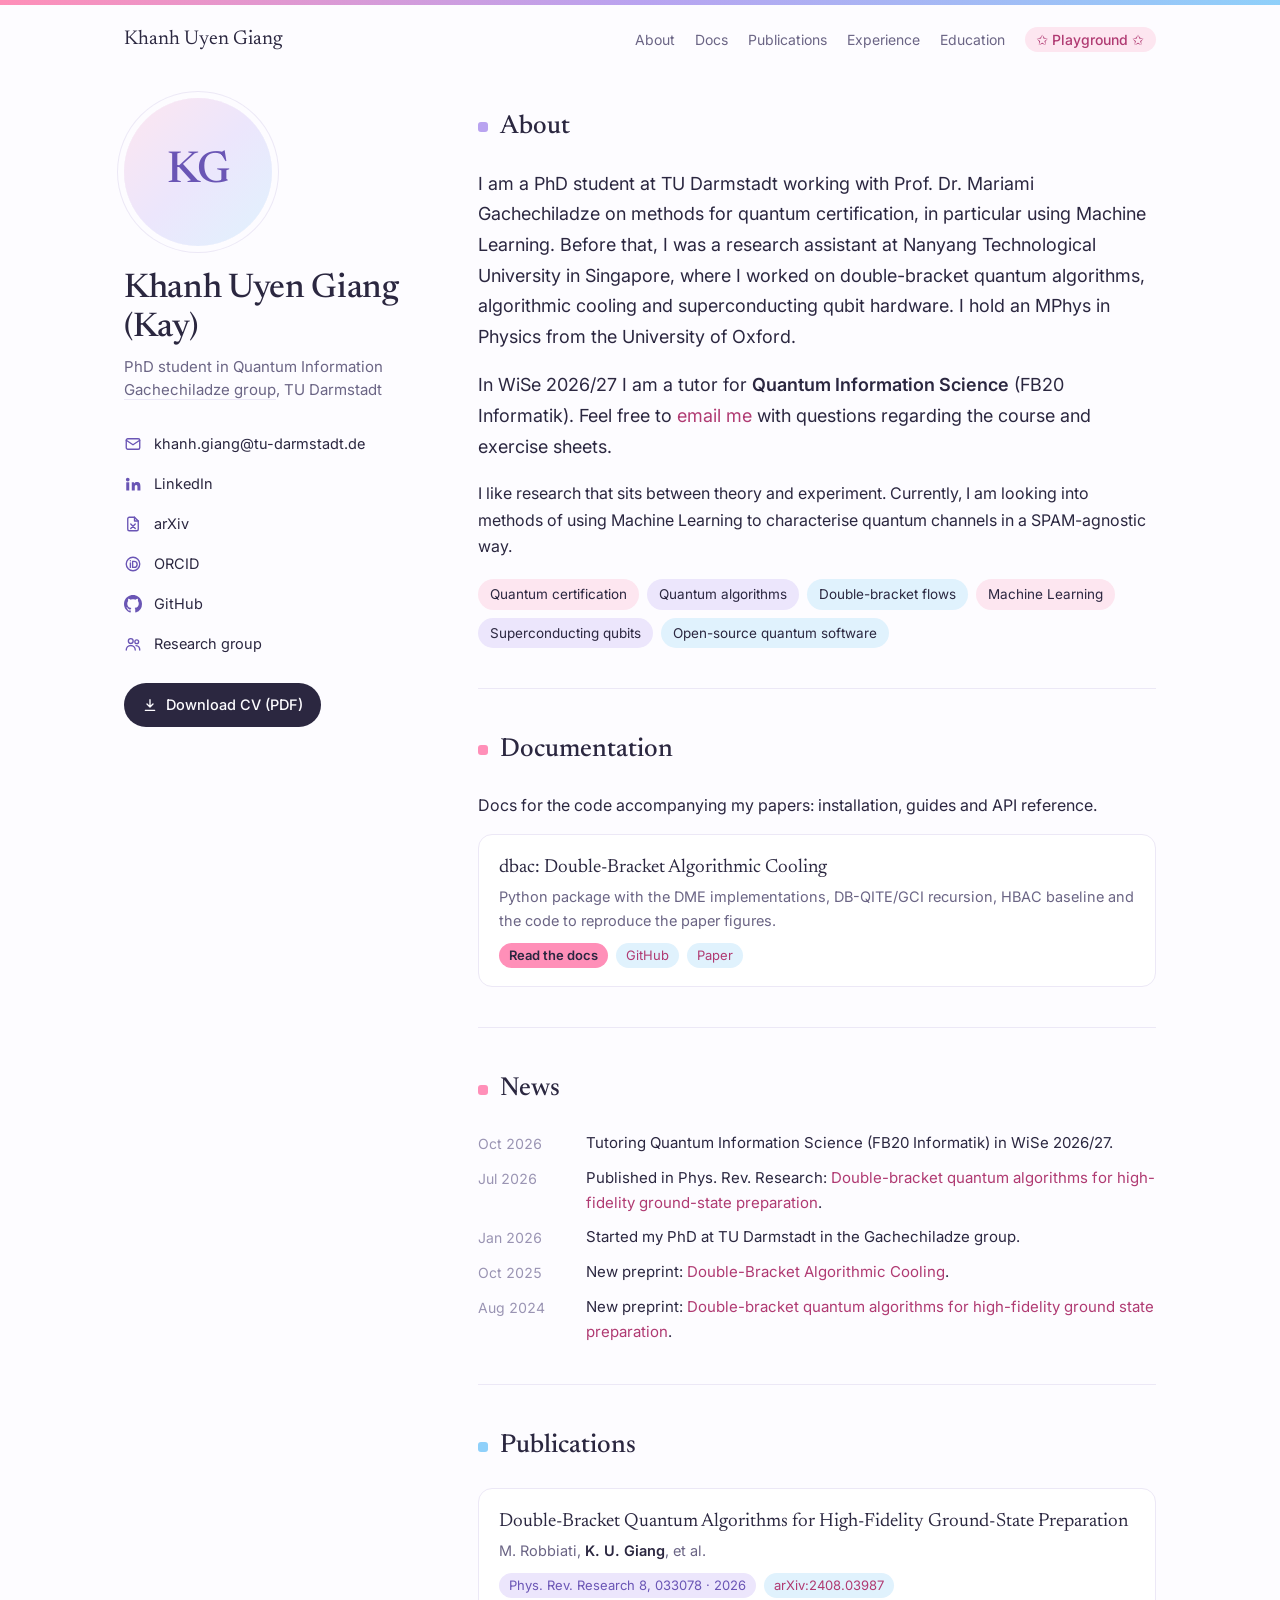
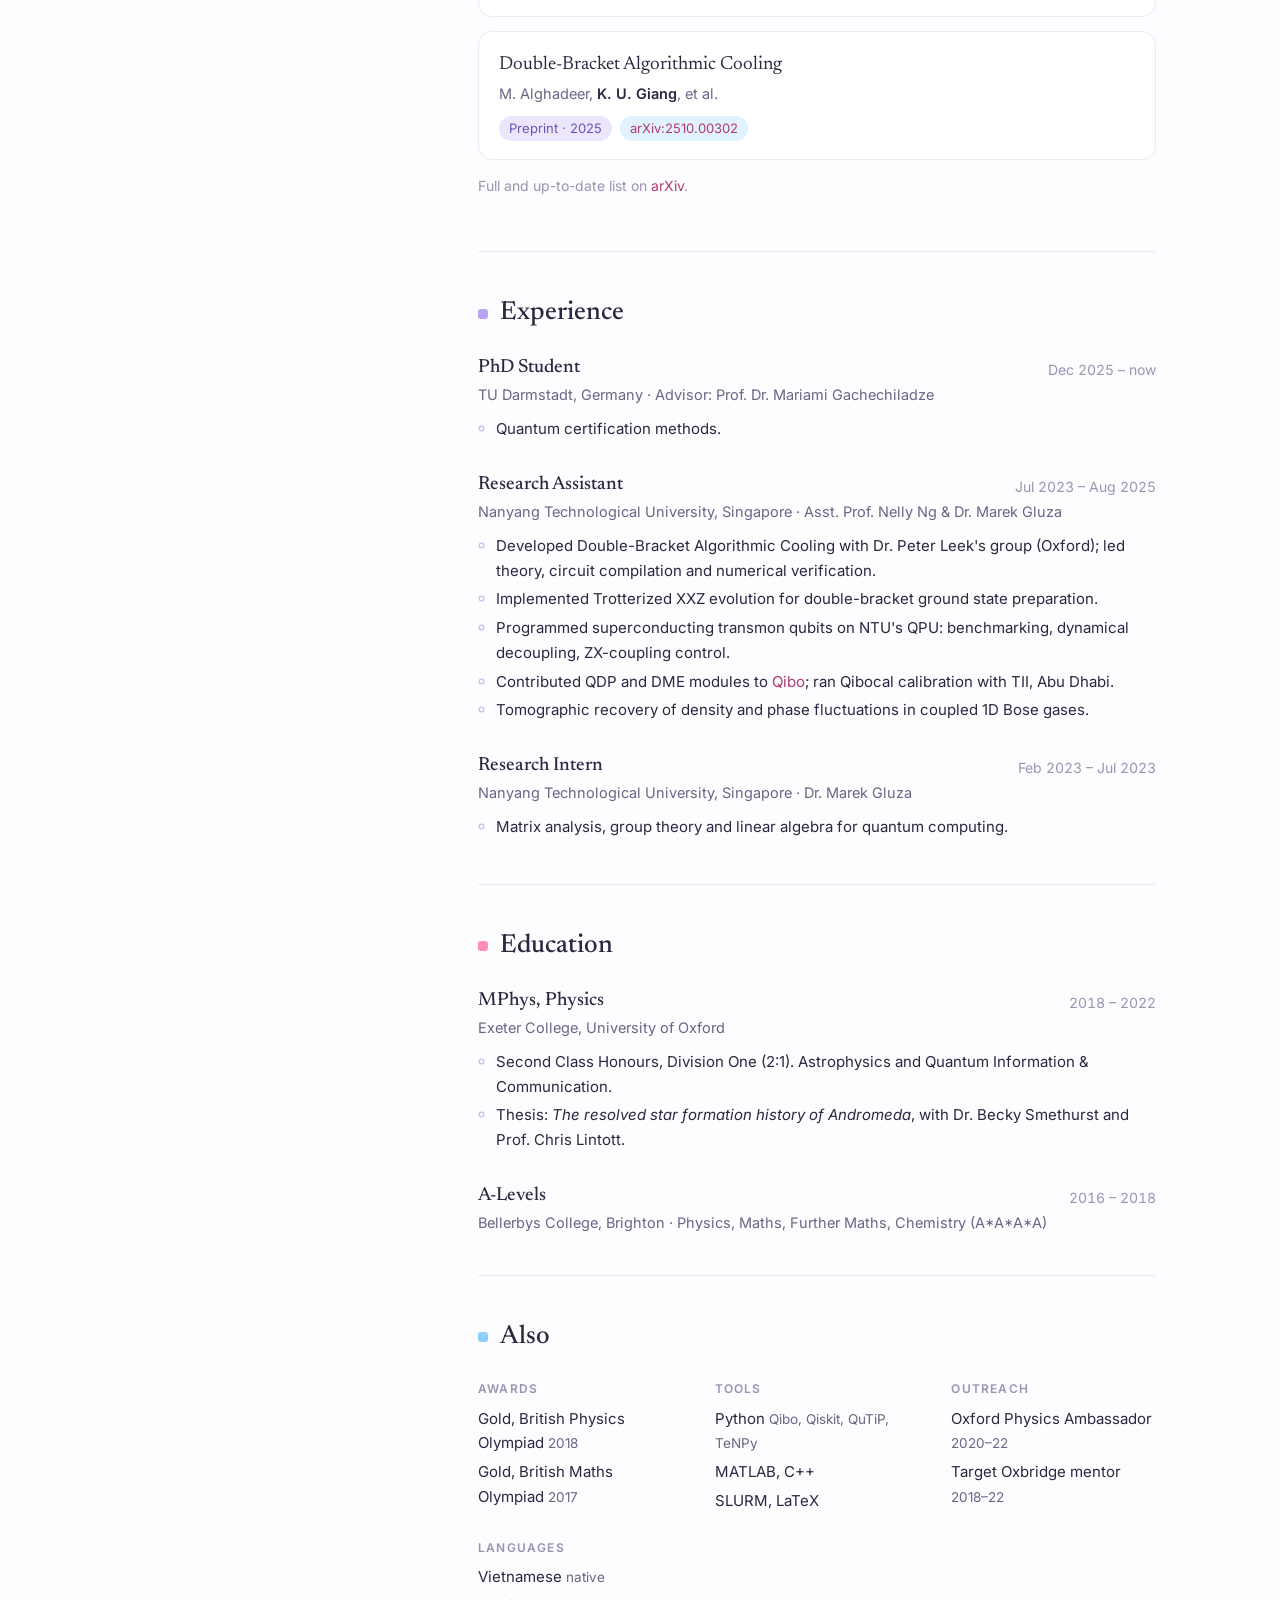
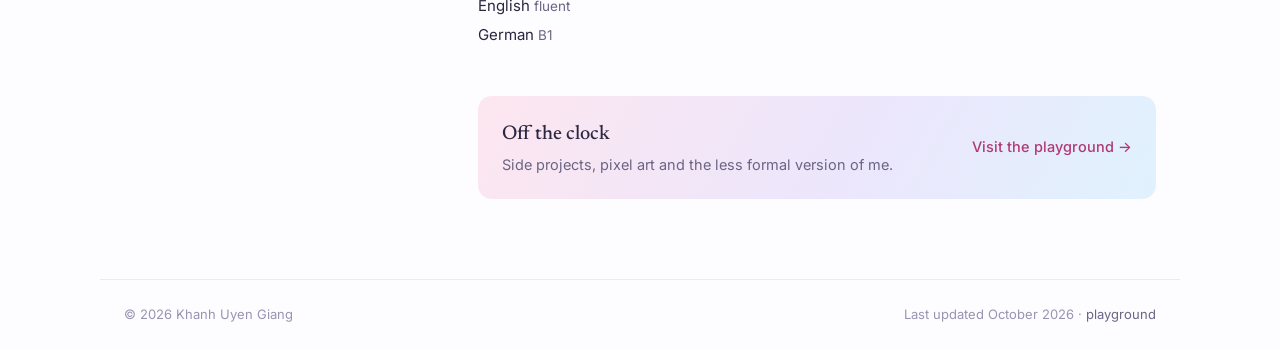
==== index.html @ 24eb16d4 "initial commit" ====
<!doctype html>
<html lang="en">
<head>
  <meta charset="utf-8">
  <meta name="viewport" content="width=device-width, initial-scale=1">
  <title>Khanh Uyen Giang · Quantum Information</title>
  <meta name="description" content="Khanh Uyen Giang, PhD student in quantum information at TU Darmstadt. Research, publications and CV.">
  <link rel="icon" href="data:image/svg+xml,<svg xmlns='http://www.w3.org/2000/svg' viewBox='0 0 16 16'><rect width='16' height='16' rx='4' fill='%23ece6fc'/><circle cx='8' cy='8' r='3.5' fill='%23ff8fb8'/></svg>">
  <link rel="preconnect" href="https://fonts.googleapis.com">
  <link rel="preconnect" href="https://fonts.gstatic.com" crossorigin>
  <link rel="stylesheet" href="https://fonts.googleapis.com/css2?family=Inter:wght@400;500;600&family=Newsreader:opsz,wght@6..72,400;6..72,500&display=swap">
  <link rel="stylesheet" href="assets/css/academic.css">
</head>
<body>

<nav class="topnav" aria-label="Main">
  <a class="brand" href="#">Khanh Uyen Giang</a>
  <ul>
    <li><a href="#about">About</a></li>
    <li><a href="#docs">Docs</a></li>
    <li><a href="#publications">Publications</a></li>
    <li><a href="#experience">Experience</a></li>
    <li><a href="#education">Education</a></li>
    <li><a class="play-link" href="play.html">✩ Playground ✩</a></li>
  </ul>
</nav>

<div class="layout">

  <!-- ===== Profile sidebar ===== -->
  <aside class="profile">
    <!-- To use a photo: replace "KG" with <img src="assets/img/profile.jpg" alt="Khanh Uyen Giang"> -->
    <div class="avatar" aria-hidden="true">KG</div>
    <h1>Khanh Uyen Giang (Kay)</h1>
    <p class="role">
      PhD student in Quantum Information<br>
      <a href="https://www.informatik.tu-darmstadt.de/qc/quantum_computing_group/index.en.jsp">Gachechiladze group</a>, TU Darmstadt
    </p>

    <ul class="links">
      <li><a href="mailto:khanh.giang@tu-darmstadt.de">
        <svg viewBox="0 0 24 24" fill="none" stroke="currentColor" stroke-width="1.8" stroke-linecap="round" stroke-linejoin="round"><rect x="3" y="5" width="18" height="14" rx="2"/><path d="m3 7 9 6 9-6"/></svg>
        khanh.giang@tu-darmstadt.de</a></li>
      <li><a href="https://www.linkedin.com/in/khanhuyengiang/" rel="me">
        <svg viewBox="0 0 24 24" fill="currentColor"><path d="M4.98 3.5a2.5 2.5 0 1 1 0 5 2.5 2.5 0 0 1 0-5ZM3 9.75h4v11H3v-11Zm6.5 0h3.8v1.6h.05c.53-1 1.83-1.9 3.77-1.9 4.03 0 4.78 2.5 4.78 5.8v5.5h-4v-4.9c0-1.17-.02-2.68-1.63-2.68-1.64 0-1.89 1.28-1.89 2.6v4.98h-4V9.75Z"/></svg>
        LinkedIn</a></li>
      <li><a href="https://arxiv.org/search/?searchtype=author&amp;query=Giang%2C+Khanh+Uyen">
        <svg viewBox="0 0 24 24" fill="none" stroke="currentColor" stroke-width="1.8" stroke-linecap="round" stroke-linejoin="round"><path d="M14 3H7a2 2 0 0 0-2 2v14a2 2 0 0 0 2 2h10a2 2 0 0 0 2-2V8z"/><path d="M14 3v5h5"/><path d="m9 12 6 6M15 12l-6 6"/></svg>
        arXiv</a></li>
      <li><a href="https://orcid.org/0009-0006-6407-5505">
        <svg viewBox="0 0 24 24" fill="none" stroke="currentColor" stroke-width="1.8" stroke-linecap="round"><circle cx="12" cy="12" r="9"/><path d="M8.5 10.5v6M8.5 7.6v.01M11.5 16.5v-8h2a4 4 0 0 1 0 8z"/></svg>
        ORCID</a></li>
      <li><a href="https://github.com/khanhuyengiang" rel="me">
        <svg viewBox="0 0 16 16" fill="currentColor"><path d="M8 0C3.58 0 0 3.58 0 8c0 3.54 2.29 6.53 5.47 7.59.4.07.55-.17.55-.38 0-.19-.01-.82-.01-1.49-2.01.37-2.53-.49-2.69-.94-.09-.23-.48-.94-.82-1.13-.28-.15-.68-.52-.01-.53.63-.01 1.08.58 1.23.82.72 1.21 1.87.87 2.33.66.07-.52.28-.87.51-1.07-1.78-.2-3.64-.89-3.64-3.95 0-.87.31-1.59.82-2.15-.08-.2-.36-1.02.08-2.12 0 0 .67-.21 2.2.82.64-.18 1.32-.27 2-.27.68 0 1.36.09 2 .27 1.53-1.04 2.2-.82 2.2-.82.44 1.1.16 1.92.08 2.12.51.56.82 1.27.82 2.15 0 3.07-1.87 3.75-3.65 3.95.29.25.54.73.54 1.48 0 1.07-.01 1.93-.01 2.2 0 .21.15.46.55.38A8.01 8.01 0 0 0 16 8c0-4.42-3.58-8-8-8Z"/></svg>
        GitHub</a></li>
      <li><a href="https://www.informatik.tu-darmstadt.de/qc/quantum_computing_group/index.en.jsp">
        <svg viewBox="0 0 24 24" fill="none" stroke="currentColor" stroke-width="1.8" stroke-linecap="round" stroke-linejoin="round"><circle cx="9" cy="8" r="3.2"/><path d="M3 20c0-3.3 2.7-6 6-6s6 2.7 6 6"/><circle cx="17" cy="9" r="2.5"/><path d="M16 14.2c2.9.3 5 2.6 5 5.8"/></svg>
        Research group</a></li>
    </ul>

    <a class="cv-btn" href="assets/Khanh_Giang_CV.pdf" data-tip="Currently out of date">
      <svg viewBox="0 0 24 24" fill="none" stroke="currentColor" stroke-width="2" stroke-linecap="round" stroke-linejoin="round"><path d="M12 4v11m0 0-4.5-4.5M12 15l4.5-4.5M5 20h14"/></svg>
      Download CV (PDF)
    </a>
  </aside>

  <!-- ===== Main content ===== -->
  <main>
    <section id="about">
      <h2>About</h2>
      <p class="lead">
        I am a PhD student at TU Darmstadt working with Prof.&nbsp;Dr.&nbsp;Mariami Gachechiladze
        on methods for quantum certification, in particular using Machine Learning. Before that, I was a research assistant at
        Nanyang Technological University in Singapore, where I worked on double-bracket quantum algorithms,
        algorithmic cooling and superconducting qubit hardware. I hold an MPhys in Physics from the University of Oxford.
      </p>
      <p class="lead">
        In WiSe 2026/27 I am a tutor for <strong>Quantum Information Science</strong> (FB20 Informatik).
        Feel free to <a href="mailto:khanh.giang@tu-darmstadt.de">email me</a> with questions regarding the course and exercise sheets.
      </p>
      <p class="muted">
        I like research that sits between theory and experiment. 
        Currently, I am looking into methods of using Machine Learning to characterise quantum channels in a SPAM-agnostic way.
      </p>
      <ul class="tags" aria-label="Research interests">
        <li>Quantum certification</li>
        <li>Quantum algorithms</li>
        <li>Double-bracket flows</li>
        <li>Machine Learning</li>
        <li>Superconducting qubits</li>
        <li>Open-source quantum software</li>
      </ul>
    </section>

    <section id="docs">
      <h2>Documentation</h2>
      <p class="muted">Docs for the code accompanying my papers: installation, guides and API reference.</p>
      <ul class="pubs docs">
        <li class="pub">
          <a class="title" href="https://dbac.khanhuyengiang.com">dbac: Double-Bracket Algorithmic Cooling</a>
          <div class="authors">Python package with the DME implementations, DB-QITE/GCI recursion, HBAC baseline and the code to reproduce the paper figures.</div>
          <div class="meta"><a class="primary" href="https://dbac.khanhuyengiang.com">Read the docs</a><a href="https://github.com/khanhuyengiang/dbac">GitHub</a><a href="https://arxiv.org/abs/2510.00302">Paper</a></div>
        </li>
      </ul>
    </section>

    <section id="news">
      <h2>News</h2>
      <ul class="news">
        <li><time>Oct 2026</time><span>Tutoring Quantum Information Science (FB20 Informatik) in WiSe 2026/27.</span></li>
        <li><time>Jul 2026</time><span>Published in Phys. Rev. Research: <a href="https://doi.org/10.1103/jz88-32rb">Double-bracket quantum algorithms for high-fidelity ground-state preparation</a>.</span></li>
        <li><time>Jan 2026</time><span>Started my PhD at TU Darmstadt in the Gachechiladze group.</span></li>
        <li><time>Oct 2025</time><span>New preprint: <a href="https://arxiv.org/abs/2510.00302">Double-Bracket Algorithmic Cooling</a>.</span></li>
        <li><time>Aug 2024</time><span>New preprint: <a href="https://arxiv.org/abs/2408.03987">Double-bracket quantum algorithms for high-fidelity ground state preparation</a>.</span></li>
      </ul>
    </section>

    <section id="publications">
      <h2>Publications</h2>
      <ol class="pubs">
        <li class="pub">
          <a class="title" href="https://doi.org/10.1103/jz88-32rb">Double-Bracket Quantum Algorithms for High-Fidelity Ground-State Preparation</a>
          <div class="authors">M. Robbiati, <b>K. U. Giang</b>, et al.</div>
          <div class="meta"><span>Phys. Rev. Research 8, 033078 · 2026</span><a href="https://arxiv.org/abs/2408.03987">arXiv:2408.03987</a></div>
        </li>
        <li class="pub">
          <a class="title" href="https://arxiv.org/abs/2510.00302">Double-Bracket Algorithmic Cooling</a>
          <div class="authors">M. Alghadeer, <b>K. U. Giang</b>, et al.</div>
          <div class="meta"><span>Preprint · 2025</span><a href="https://arxiv.org/abs/2510.00302">arXiv:2510.00302</a></div>
        </li>
      </ol>
      <p class="note">Full and up-to-date list on <a href="https://arxiv.org/search/?searchtype=author&amp;query=Giang%2C+Khanh+Uyen">arXiv</a>.</p>
    </section>

    <section id="experience">
      <h2>Experience</h2>
      <ul class="entries">
        <li class="entry">
          <h3>PhD Student</h3><span class="when">Dec 2025 – now</span>
          <div class="where">TU Darmstadt, Germany · Advisor: Prof. Dr. Mariami Gachechiladze</div>
          <ul><li>Quantum certification methods.</li></ul>
        </li>
        <li class="entry">
          <h3>Research Assistant</h3><span class="when">Jul 2023 – Aug 2025</span>
          <div class="where">Nanyang Technological University, Singapore · Asst. Prof. Nelly Ng &amp; Dr. Marek Gluza</div>
          <ul>
            <li>Developed Double-Bracket Algorithmic Cooling with Dr. Peter Leek's group (Oxford); led theory, circuit compilation and numerical verification.</li>
            <li>Implemented Trotterized XXZ evolution for double-bracket ground state preparation.</li>
            <li>Programmed superconducting transmon qubits on NTU's QPU: benchmarking, dynamical decoupling, ZX-coupling control.</li>
            <li>Contributed QDP and DME modules to <a href="https://github.com/qiboteam/qibo">Qibo</a>; ran Qibocal calibration with TII, Abu Dhabi.</li>
            <li>Tomographic recovery of density and phase fluctuations in coupled 1D Bose gases.</li>
          </ul>
        </li>
        <li class="entry">
          <h3>Research Intern</h3><span class="when">Feb 2023 – Jul 2023</span>
          <div class="where">Nanyang Technological University, Singapore · Dr. Marek Gluza</div>
          <ul><li>Matrix analysis, group theory and linear algebra for quantum computing.</li></ul>
        </li>
      </ul>
    </section>

    <section id="education">
      <h2>Education</h2>
      <ul class="entries">
        <li class="entry">
          <h3>MPhys, Physics</h3><span class="when">2018 – 2022</span>
          <div class="where">Exeter College, University of Oxford</div>
          <ul>
            <li>Second Class Honours, Division One (2:1). Astrophysics and Quantum Information &amp; Communication.</li>
            <li>Thesis: <em>The resolved star formation history of Andromeda</em>, with Dr. Becky Smethurst and Prof. Chris Lintott.</li>
          </ul>
        </li>
        <li class="entry">
          <h3>A-Levels</h3><span class="when">2016 – 2018</span>
          <div class="where">Bellerbys College, Brighton · Physics, Maths, Further Maths, Chemistry (A*A*A*A)</div>
        </li>
      </ul>
    </section>

    <section id="more">
      <h2>Also</h2>
      <div class="cols">
        <div>
          <h3>Awards</h3>
          <ul>
            <li>Gold, British Physics Olympiad <span class="sub">2018</span></li>
            <li>Gold, British Maths Olympiad <span class="sub">2017</span></li>
          </ul>
        </div>
        <div>
          <h3>Tools</h3>
          <ul>
            <li>Python <span class="sub">Qibo, Qiskit, QuTiP, TeNPy</span></li>
            <li>MATLAB, C++</li>
            <li>SLURM, LaTeX</li>
          </ul>
        </div>
        <div>
          <h3>Outreach</h3>
          <ul>
            <li>Oxford Physics Ambassador <span class="sub">2020–22</span></li>
            <li>Target Oxbridge mentor <span class="sub">2018–22</span></li>
          </ul>
        </div>
        <div>
          <h3>Languages</h3>
          <ul>
            <li>Vietnamese <span class="sub">native</span></li>
            <li>English <span class="sub">fluent</span></li>
            <li>German <span class="sub">B1</span></li>
          </ul>
        </div>
      </div>
    </section>

    <a class="teaser" href="play.html">
      <div>
        <strong>Off the clock</strong>
        <span>Side projects, pixel art and the less formal version of me.</span>
      </div>
      <span class="go">Visit the playground →</span>
    </a>
  </main>
</div>

<footer>
  <span>© 2026 Khanh Uyen Giang</span>
  <span>Last updated October 2026 · <a href="play.html">playground</a></span>
</footer>

</body>
</html>
---- assets/css/academic.css ----
/* Academic homepage: calm, typographic, with pastel pink / lavender / blue accents. */
:root {
  --bg: #fdfcff;
  --surface: #ffffff;
  --ink: #2b2740;
  --muted: #6b6585;
  --faint: #9a94b3;
  --line: #ece8f6;

  --pink: #fde6f0;
  --lavender: #ece6fc;
  --blue: #e0f2fd;
  --pink-strong: #ff8fb8;
  --lavender-strong: #b9a3f0;
  --blue-strong: #8fd0fa;

  --accent: #b03a72;        /* links, readable pink */
  --accent-2: #6a55b5;      /* headings detail, lavender ink */

  --serif: "Newsreader", Georgia, "Times New Roman", serif;
  --sans: "Inter", system-ui, -apple-system, "Segoe UI", sans-serif;
  --radius: 14px;
}

@media (prefers-color-scheme: dark) {
  :root {
    --bg: #17142a;
    --surface: #1f1b36;
    --ink: #eeeaff;
    --muted: #b4acd6;
    --faint: #8a82ad;
    --line: #2f2950;
    --pink: #3a2342;
    --lavender: #2c2552;
    --blue: #1d2d47;
    --accent: #ff9ec3;
    --accent-2: #c5b4ff;
    color-scheme: dark;
  }
}

* { box-sizing: border-box; }
html { scroll-behavior: smooth; }
body {
  margin: 0;
  background: var(--bg);
  color: var(--ink);
  font: 400 16px/1.65 var(--sans);
  -webkit-font-smoothing: antialiased;
}

/* signature: a thin pastel band across the top, echoing the playground's three colour bands */
body::before {
  content: "";
  display: block;
  height: 5px;
  background: linear-gradient(90deg, var(--pink-strong), var(--lavender-strong), var(--blue-strong));
}

a { color: var(--accent); text-decoration: none; }
a:hover { text-decoration: underline; text-underline-offset: 3px; }
:focus-visible { outline: 2px solid var(--accent-2); outline-offset: 2px; border-radius: 4px; }

h1, h2, h3 { font-family: var(--serif); font-weight: 500; margin: 0; }
p { margin: 0 0 1em; }

/* ---------- top nav ---------- */
.topnav {
  max-width: 1080px; margin: 0 auto; padding: 18px 24px;
  display: flex; align-items: center; justify-content: space-between; gap: 16px;
}
.topnav .brand { font-family: var(--serif); font-size: 20px; color: var(--ink); }
.topnav ul { display: flex; flex-wrap: wrap; gap: 4px 20px; list-style: none; margin: 0; padding: 0; font-size: 14px; }
.topnav ul a { color: var(--muted); }
.topnav ul a:hover { color: var(--accent); text-decoration: none; }
.topnav .play-link {
  color: var(--accent); background: var(--pink); padding: 4px 12px; border-radius: 999px; font-weight: 500;
}
.topnav .play-link:hover { background: var(--lavender); }

/* ---------- layout ---------- */
.layout {
  max-width: 1080px; margin: 0 auto; padding: 24px 24px 80px;
  display: grid; grid-template-columns: 290px 1fr; gap: 64px; align-items: start;
}

/* ---------- profile sidebar ---------- */
.profile { position: sticky; top: 24px; }
.avatar {
  width: 148px; height: 148px; border-radius: 50%;
  display: grid; place-items: center; overflow: hidden;
  background: linear-gradient(135deg, var(--pink), var(--lavender) 50%, var(--blue));
  font: 500 44px/1 var(--serif); color: var(--accent-2);
  box-shadow: 0 0 0 6px var(--bg), 0 0 0 7px var(--line);
  margin-bottom: 24px;
}
.avatar img { width: 100%; height: 100%; object-fit: cover; }
.profile h1 { font-size: 34px; line-height: 1.15; letter-spacing: -0.01em; }
.profile .role { color: var(--muted); margin: 8px 0 4px; font-size: 15px; line-height: 1.5; }
.profile .role a { color: inherit; border-bottom: 1px solid var(--line); }
.profile .role a:hover { color: var(--accent); text-decoration: none; }

.links { list-style: none; padding: 0; margin: 24px 0 0; display: grid; gap: 2px; }
.links a {
  display: flex; align-items: center; gap: 12px; padding: 7px 10px; margin-inline: -10px;
  border-radius: 10px; color: var(--ink); font-size: 14.5px;
}
.links a:hover { background: var(--lavender); text-decoration: none; }
.links svg { width: 18px; height: 18px; flex: none; color: var(--accent-2); }
.links .placeholder { color: var(--faint); }

.cv-btn {
  display: inline-flex; align-items: center; gap: 8px; margin-top: 20px;
  padding: 10px 18px; border-radius: 999px; font-weight: 500; font-size: 14.5px;
  background: var(--ink); color: var(--bg);
}
.cv-btn:hover { background: var(--accent); color: #fff; text-decoration: none; }
.cv-btn svg { width: 16px; height: 16px; }

/* tooltip: add data-tip="..." to any element */
[data-tip] { position: relative; }
[data-tip]::after {
  content: attr(data-tip); position: absolute; left: 50%; bottom: calc(100% + 8px); transform: translate(-50%, 4px);
  padding: 5px 10px; border-radius: 8px; white-space: nowrap; font-size: 13px; font-weight: 500;
  background: var(--ink); color: var(--bg); box-shadow: 0 4px 14px rgba(0,0,0,.15);
  opacity: 0; pointer-events: none; transition: opacity .15s, transform .15s;
}
[data-tip]:hover::after, [data-tip]:focus-visible::after { opacity: 1; transform: translate(-50%, 0); }

/* ---------- main content ---------- */
main section { padding: 8px 0 40px; scroll-margin-top: 24px; }
main section + section { border-top: 1px solid var(--line); padding-top: 40px; }
main h2 {
  font-size: 26px; margin-bottom: 20px;
  display: flex; align-items: center; gap: 12px;
}
main h2::before {
  content: ""; width: 10px; height: 10px; border-radius: 3px; flex: none;
  background: var(--dot, var(--lavender-strong));
}
#news h2 { --dot: var(--pink-strong); }
#publications h2 { --dot: var(--blue-strong); }
#docs h2 { --dot: var(--pink-strong); }
#education h2 { --dot: var(--pink-strong); }
#more h2 { --dot: var(--blue-strong); }

.lead { font-size: 18px; line-height: 1.7; }
.lead strong { font-weight: 600; }

.tags { display: flex; flex-wrap: wrap; gap: 8px; margin: 20px 0 0; padding: 0; list-style: none; }
.tags li { padding: 4px 12px; border-radius: 999px; font-size: 13.5px; color: var(--ink); }
.tags li:nth-child(3n+1) { background: var(--pink); }
.tags li:nth-child(3n+2) { background: var(--lavender); }
.tags li:nth-child(3n) { background: var(--blue); }

/* news */
.news { list-style: none; margin: 0; padding: 0; display: grid; gap: 10px; }
.news li { display: grid; grid-template-columns: 92px 1fr; gap: 16px; font-size: 15px; }
.news time { color: var(--faint); font-variant-numeric: tabular-nums; font-size: 14px; padding-top: 1px; }

/* publications */
.pubs { list-style: none; margin: 0; padding: 0; display: grid; gap: 14px; }
.pub {
  padding: 18px 20px; border-radius: var(--radius); background: var(--surface);
  border: 1px solid var(--line); transition: border-color .2s, transform .2s;
}
.pub:hover { border-color: var(--lavender-strong); transform: translateY(-1px); }
.pub .title { font-family: var(--serif); font-size: 19px; line-height: 1.35; color: var(--ink); }
.pub .authors { color: var(--muted); font-size: 14.5px; margin-top: 4px; }
.pub .authors b { color: var(--ink); font-weight: 600; }
.pub .meta { display: flex; flex-wrap: wrap; gap: 8px; margin-top: 10px; font-size: 13px; }
.pub .meta span, .pub .meta a { padding: 2px 10px; border-radius: 999px; }
.pub .meta span { background: var(--lavender); color: var(--accent-2); }
.pub .meta a { background: var(--blue); }
.docs { margin-top: 16px; }
.pub .meta a.primary { background: var(--pink-strong); color: #2b2740; font-weight: 600; }
.note { color: var(--faint); font-size: 14px; margin-top: 14px; }

/* timeline entries (experience / education) */
.entries { list-style: none; margin: 0; padding: 0; display: grid; gap: 26px; }
.entry { display: grid; grid-template-columns: 1fr auto; gap: 2px 16px; }
.entry h3 { font-size: 19px; line-height: 1.35; }
.entry .when { color: var(--faint); font-size: 14px; white-space: nowrap; font-variant-numeric: tabular-nums; padding-top: 3px; }
.entry .where { grid-column: 1 / -1; color: var(--muted); font-size: 14.5px; }
.entry ul { grid-column: 1 / -1; margin: 8px 0 0; padding-left: 18px; font-size: 15px; color: var(--ink); }
.entry ul li { margin-bottom: 4px; }
.entry ul li::marker { color: var(--lavender-strong); }

/* small columns: awards, skills, languages... */
.cols { display: grid; grid-template-columns: repeat(auto-fit, minmax(200px, 1fr)); gap: 24px 32px; }
.cols h3 { font-family: var(--sans); font-size: 12px; font-weight: 600; letter-spacing: .1em; text-transform: uppercase; color: var(--faint); margin-bottom: 8px; }
.cols ul { list-style: none; margin: 0; padding: 0; font-size: 15px; display: grid; gap: 4px; }
.cols .sub { color: var(--muted); font-size: 13.5px; }

/* playground teaser card */
.teaser {
  display: flex; align-items: center; justify-content: space-between; gap: 20px; flex-wrap: wrap;
  margin-top: 8px; padding: 22px 24px; border-radius: var(--radius);
  background: linear-gradient(120deg, var(--pink), var(--lavender) 55%, var(--blue));
  color: var(--ink);
}
.teaser:hover { text-decoration: none; }
.teaser strong { font-family: var(--serif); font-weight: 500; font-size: 20px; display: block; }
.teaser span { color: var(--muted); font-size: 14.5px; }
.teaser .go { font-weight: 500; color: var(--accent); white-space: nowrap; }
.teaser:hover .go { transform: translateX(3px); }
.teaser .go { transition: transform .2s; }

footer {
  max-width: 1080px; margin: 0 auto; padding: 24px; color: var(--faint); font-size: 13px;
  display: flex; justify-content: space-between; flex-wrap: wrap; gap: 8px; border-top: 1px solid var(--line);
}
footer a { color: var(--muted); }

/* ---------- responsive ---------- */
@media (max-width: 860px) {
  .layout { grid-template-columns: 1fr; gap: 40px; padding-top: 8px; }
  .profile { position: static; }
  .links { grid-template-columns: repeat(auto-fill, minmax(170px, 1fr)); }
  .topnav ul li:not(:last-child) { display: none; }
}
@media (max-width: 480px) {
  .topnav, .layout, footer { padding-inline: 16px; }
  .avatar { width: 116px; height: 116px; font-size: 36px; }
  .links { grid-template-columns: 1fr; }
  .profile h1 { font-size: 30px; }
  .news li { grid-template-columns: 1fr; gap: 0; }
  .entry { grid-template-columns: 1fr; }
  .entry .when { padding-top: 0; }
}
@media (prefers-reduced-motion: reduce) {
  html { scroll-behavior: auto; }
  .pub, .teaser .go { transition: none; }
}
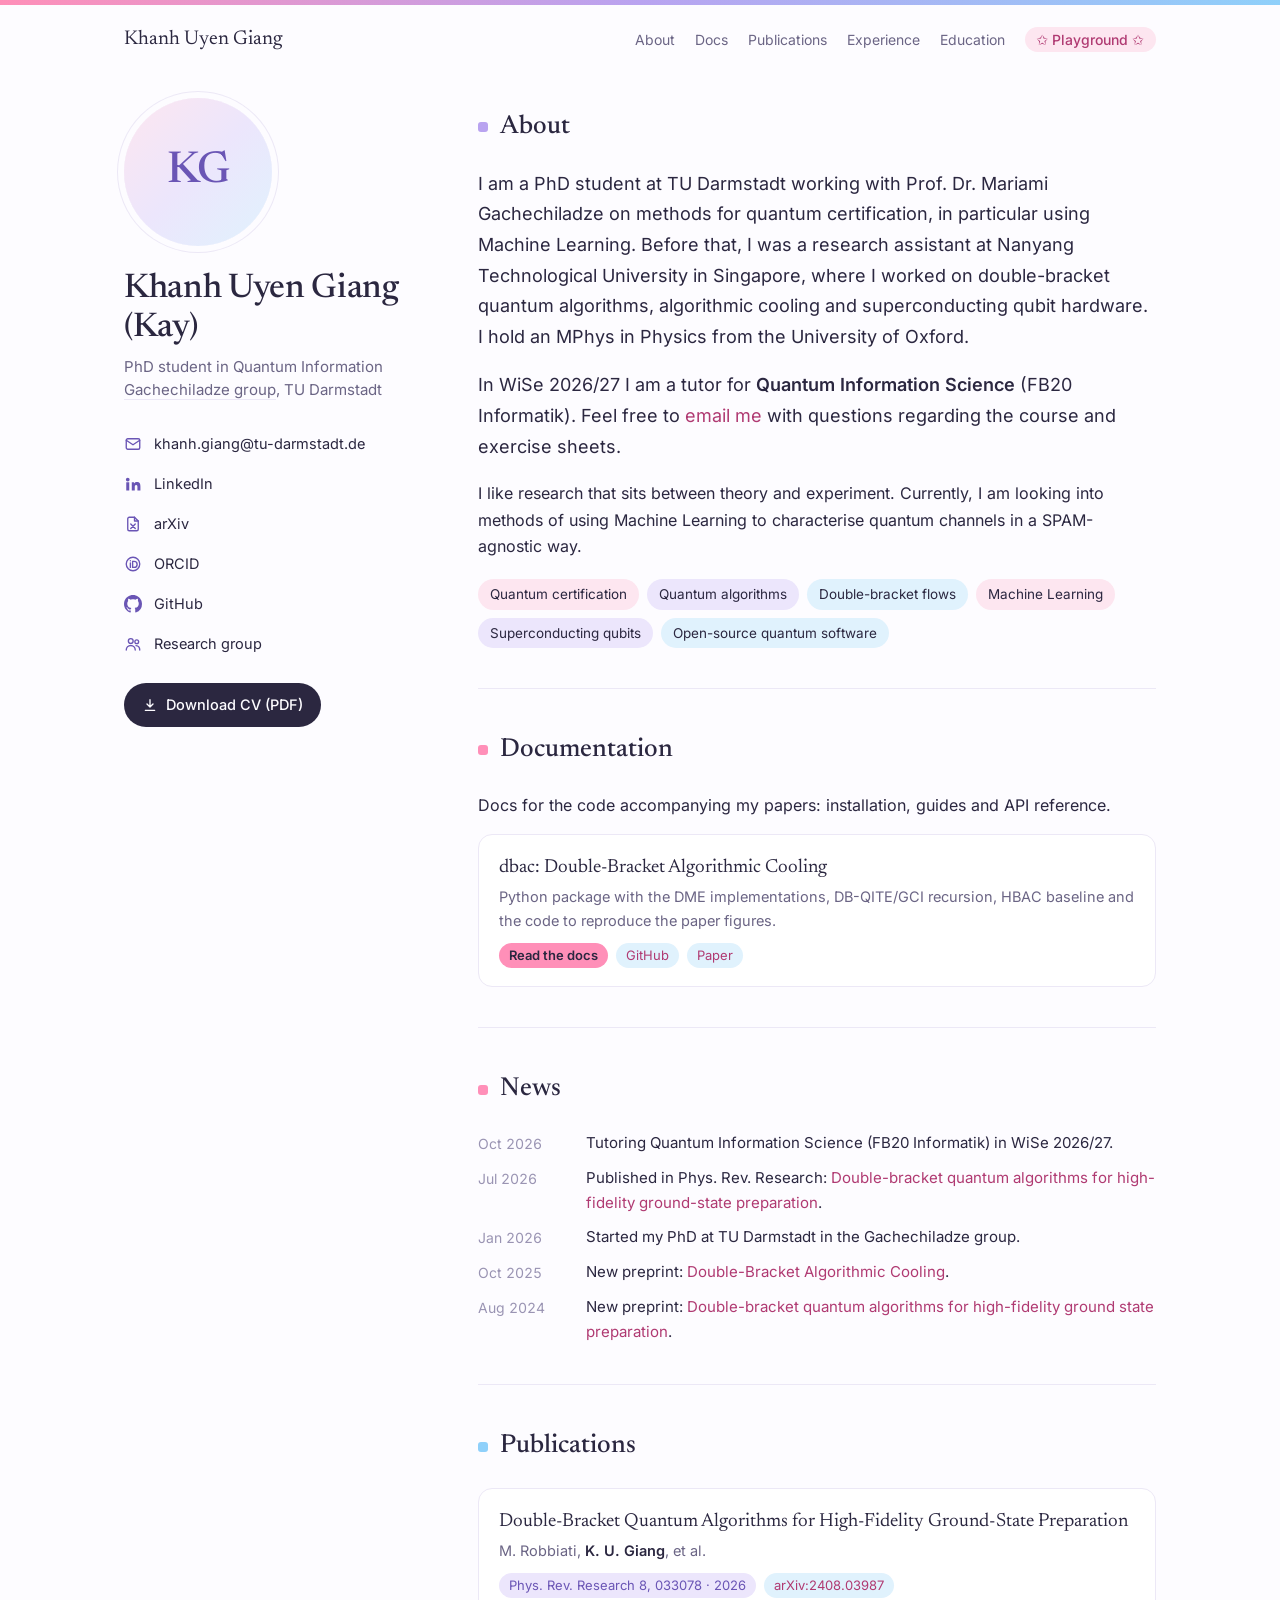
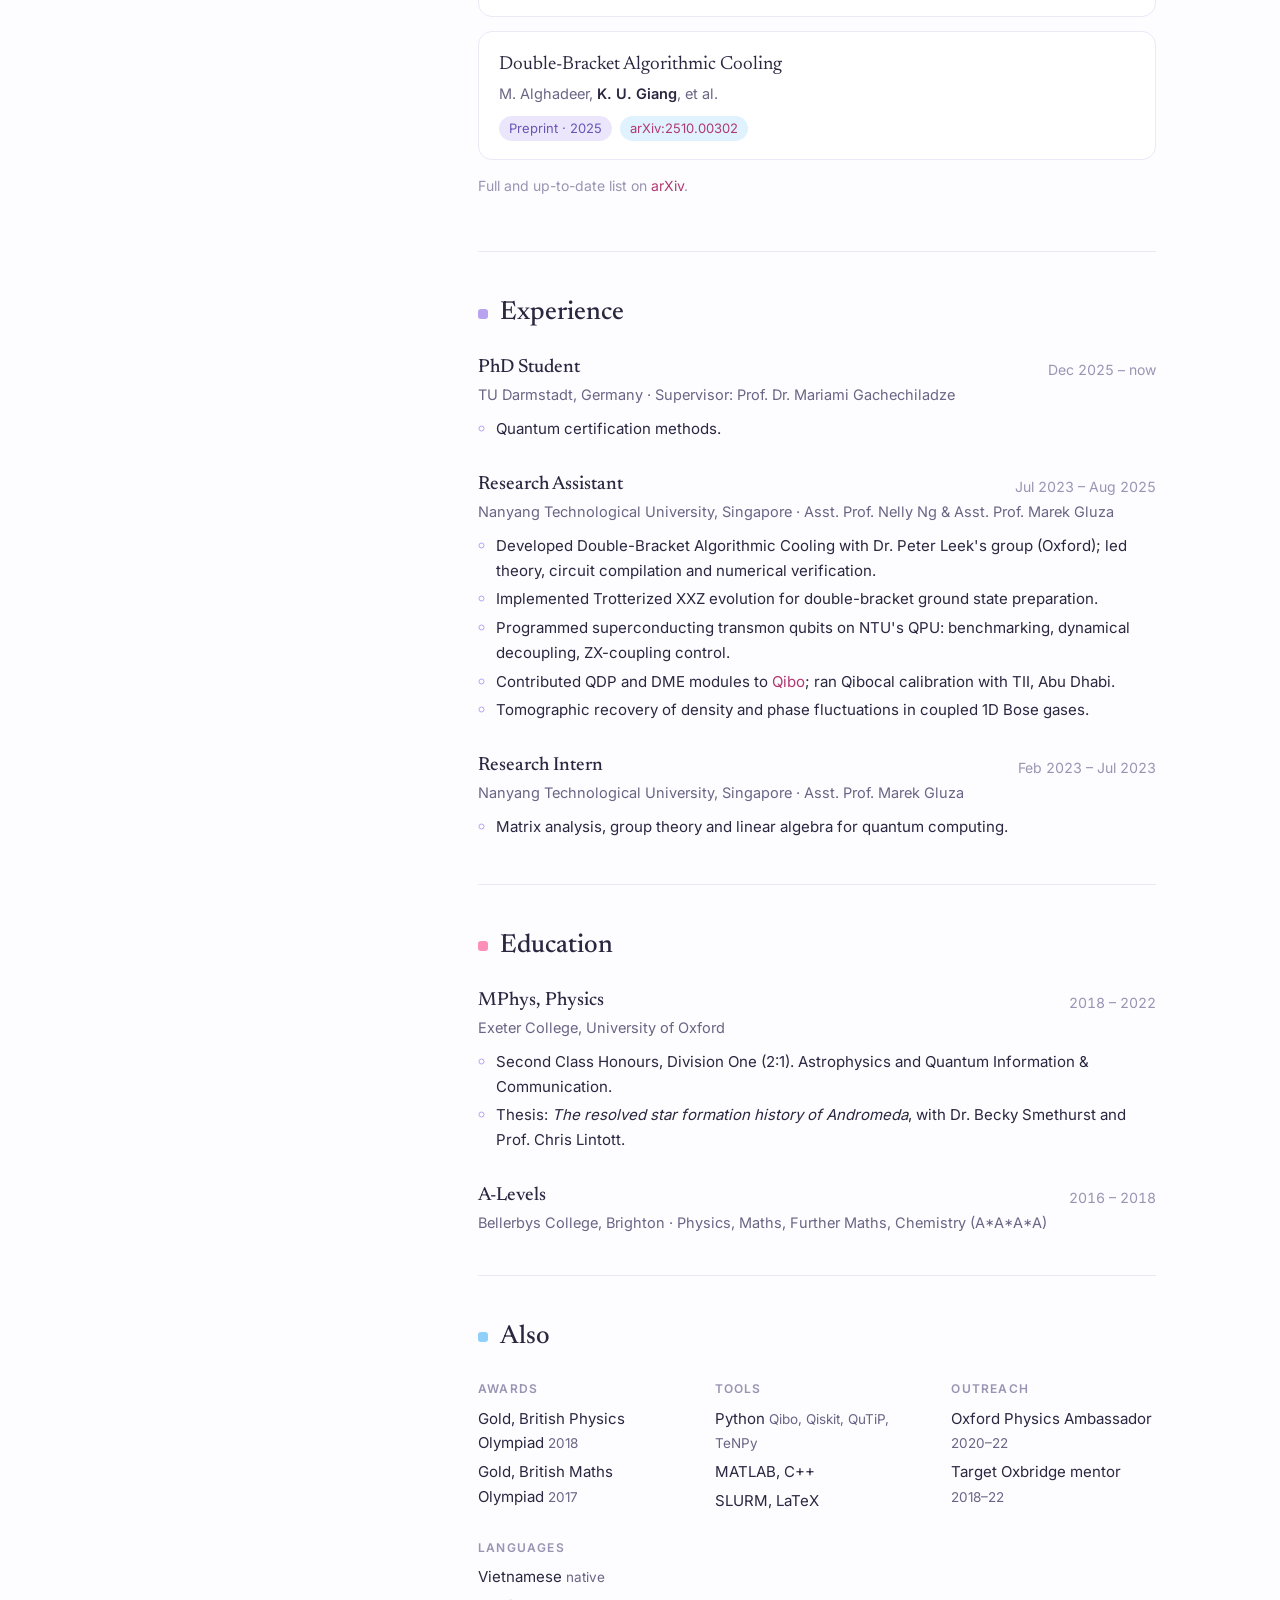
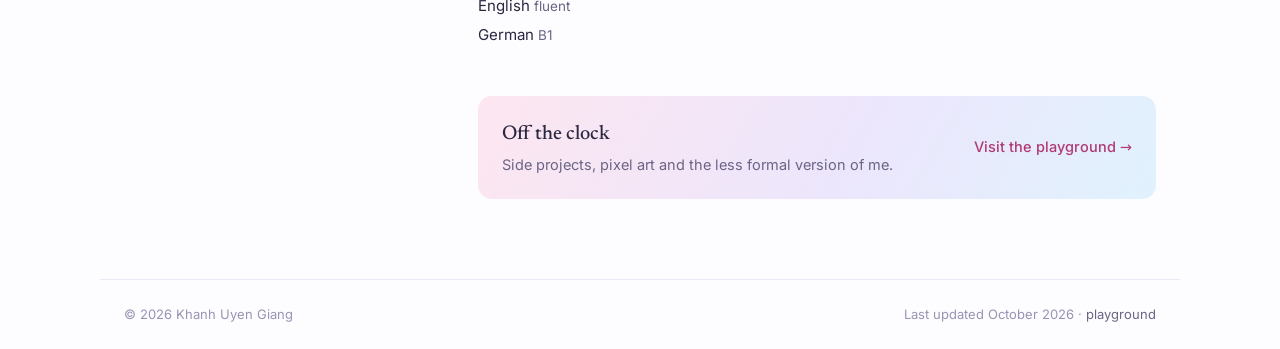
==== commit 8654c997: "feat: add recipe web app" ====
--- a/index.html
+++ b/index.html
@@ -6,9 +6,8 @@
   <title>Khanh Uyen Giang · Quantum Information</title>
   <meta name="description" content="Khanh Uyen Giang, PhD student in quantum information at TU Darmstadt. Research, publications and CV.">
   <link rel="icon" href="data:image/svg+xml,<svg xmlns='http://www.w3.org/2000/svg' viewBox='0 0 16 16'><rect width='16' height='16' rx='4' fill='%23ece6fc'/><circle cx='8' cy='8' r='3.5' fill='%23ff8fb8'/></svg>">
-  <link rel="preconnect" href="https://fonts.googleapis.com">
-  <link rel="preconnect" href="https://fonts.gstatic.com" crossorigin>
-  <link rel="stylesheet" href="https://fonts.googleapis.com/css2?family=Inter:wght@400;500;600&family=Newsreader:opsz,wght@6..72,400;6..72,500&display=swap">
+  <link rel="preload" href="assets/fonts/inter-latin.woff2" as="font" type="font/woff2" crossorigin>
+  <link rel="preload" href="assets/fonts/newsreader-latin.woff2" as="font" type="font/woff2" crossorigin>
   <link rel="stylesheet" href="assets/css/academic.css">
 </head>
 <body>
@@ -137,12 +136,12 @@
       <ul class="entries">
         <li class="entry">
           <h3>PhD Student</h3><span class="when">Dec 2025 – now</span>
-          <div class="where">TU Darmstadt, Germany · Advisor: Prof. Dr. Mariami Gachechiladze</div>
+          <div class="where">TU Darmstadt, Germany · Supervisor: Prof. Dr. Mariami Gachechiladze</div>
           <ul><li>Quantum certification methods.</li></ul>
         </li>
         <li class="entry">
           <h3>Research Assistant</h3><span class="when">Jul 2023 – Aug 2025</span>
-          <div class="where">Nanyang Technological University, Singapore · Asst. Prof. Nelly Ng &amp; Dr. Marek Gluza</div>
+          <div class="where">Nanyang Technological University, Singapore · Asst. Prof. Nelly Ng &amp; Asst. Prof. Marek Gluza</div>
           <ul>
             <li>Developed Double-Bracket Algorithmic Cooling with Dr. Peter Leek's group (Oxford); led theory, circuit compilation and numerical verification.</li>
             <li>Implemented Trotterized XXZ evolution for double-bracket ground state preparation.</li>
@@ -153,7 +152,7 @@
         </li>
         <li class="entry">
           <h3>Research Intern</h3><span class="when">Feb 2023 – Jul 2023</span>
-          <div class="where">Nanyang Technological University, Singapore · Dr. Marek Gluza</div>
+          <div class="where">Nanyang Technological University, Singapore · Asst. Prof. Marek Gluza</div>
           <ul><li>Matrix analysis, group theory and linear algebra for quantum computing.</li></ul>
         </li>
       </ul>
--- a/assets/css/academic.css
+++ b/assets/css/academic.css
@@ -1,4 +1,25 @@
 /* Academic homepage: calm, typographic, with pastel pink / lavender / blue accents. */
+
+/* Self-hosted fonts (no third-party requests). Inter limited to weights 400-600, Newsreader to 400-500, the only ones used. */
+@font-face { font-family: "Inter"; font-style: normal; font-weight: 400 600; font-display: swap;
+  src: url(../fonts/inter-vietnamese.woff2) format("woff2");
+  unicode-range: U+0102-0103, U+0110-0111, U+0128-0129, U+0168-0169, U+01A0-01A1, U+01AF-01B0, U+0300-0301, U+0303-0304, U+0308-0309, U+0323, U+0329, U+1EA0-1EF9, U+20AB; }
+@font-face { font-family: "Inter"; font-style: normal; font-weight: 400 600; font-display: swap;
+  src: url(../fonts/inter-latin-ext.woff2) format("woff2");
+  unicode-range: U+0100-02BA, U+02BD-02C5, U+02C7-02CC, U+02CE-02D7, U+02DD-02FF, U+0304, U+0308, U+0329, U+1D00-1DBF, U+1E00-1E9F, U+1EF2-1EFF, U+2020, U+20A0-20AB, U+20AD-20C4, U+2113, U+2C60-2C7F, U+A720-A7FF; }
+@font-face { font-family: "Inter"; font-style: normal; font-weight: 400 600; font-display: swap;
+  src: url(../fonts/inter-latin.woff2) format("woff2");
+  unicode-range: U+0000-00FF, U+0131, U+0152-0153, U+02BB-02BC, U+02C6, U+02DA, U+02DC, U+0304, U+0308, U+0329, U+2000-206F, U+20AC, U+2122, U+2191, U+2193, U+2212, U+2215, U+FEFF, U+FFFD; }
+@font-face { font-family: "Newsreader"; font-style: normal; font-weight: 400 500; font-display: swap;
+  src: url(../fonts/newsreader-vietnamese.woff2) format("woff2");
+  unicode-range: U+0102-0103, U+0110-0111, U+0128-0129, U+0168-0169, U+01A0-01A1, U+01AF-01B0, U+0300-0301, U+0303-0304, U+0308-0309, U+0323, U+0329, U+1EA0-1EF9, U+20AB; }
+@font-face { font-family: "Newsreader"; font-style: normal; font-weight: 400 500; font-display: swap;
+  src: url(../fonts/newsreader-latin-ext.woff2) format("woff2");
+  unicode-range: U+0100-02BA, U+02BD-02C5, U+02C7-02CC, U+02CE-02D7, U+02DD-02FF, U+0304, U+0308, U+0329, U+1D00-1DBF, U+1E00-1E9F, U+1EF2-1EFF, U+2020, U+20A0-20AB, U+20AD-20C4, U+2113, U+2C60-2C7F, U+A720-A7FF; }
+@font-face { font-family: "Newsreader"; font-style: normal; font-weight: 400 500; font-display: swap;
+  src: url(../fonts/newsreader-latin.woff2) format("woff2");
+  unicode-range: U+0000-00FF, U+0131, U+0152-0153, U+02BB-02BC, U+02C6, U+02DA, U+02DC, U+0304, U+0308, U+0329, U+2000-206F, U+20AC, U+2122, U+2191, U+2193, U+2212, U+2215, U+FEFF, U+FFFD; }
+
 :root {
   --bg: #fdfcff;
   --surface: #ffffff;
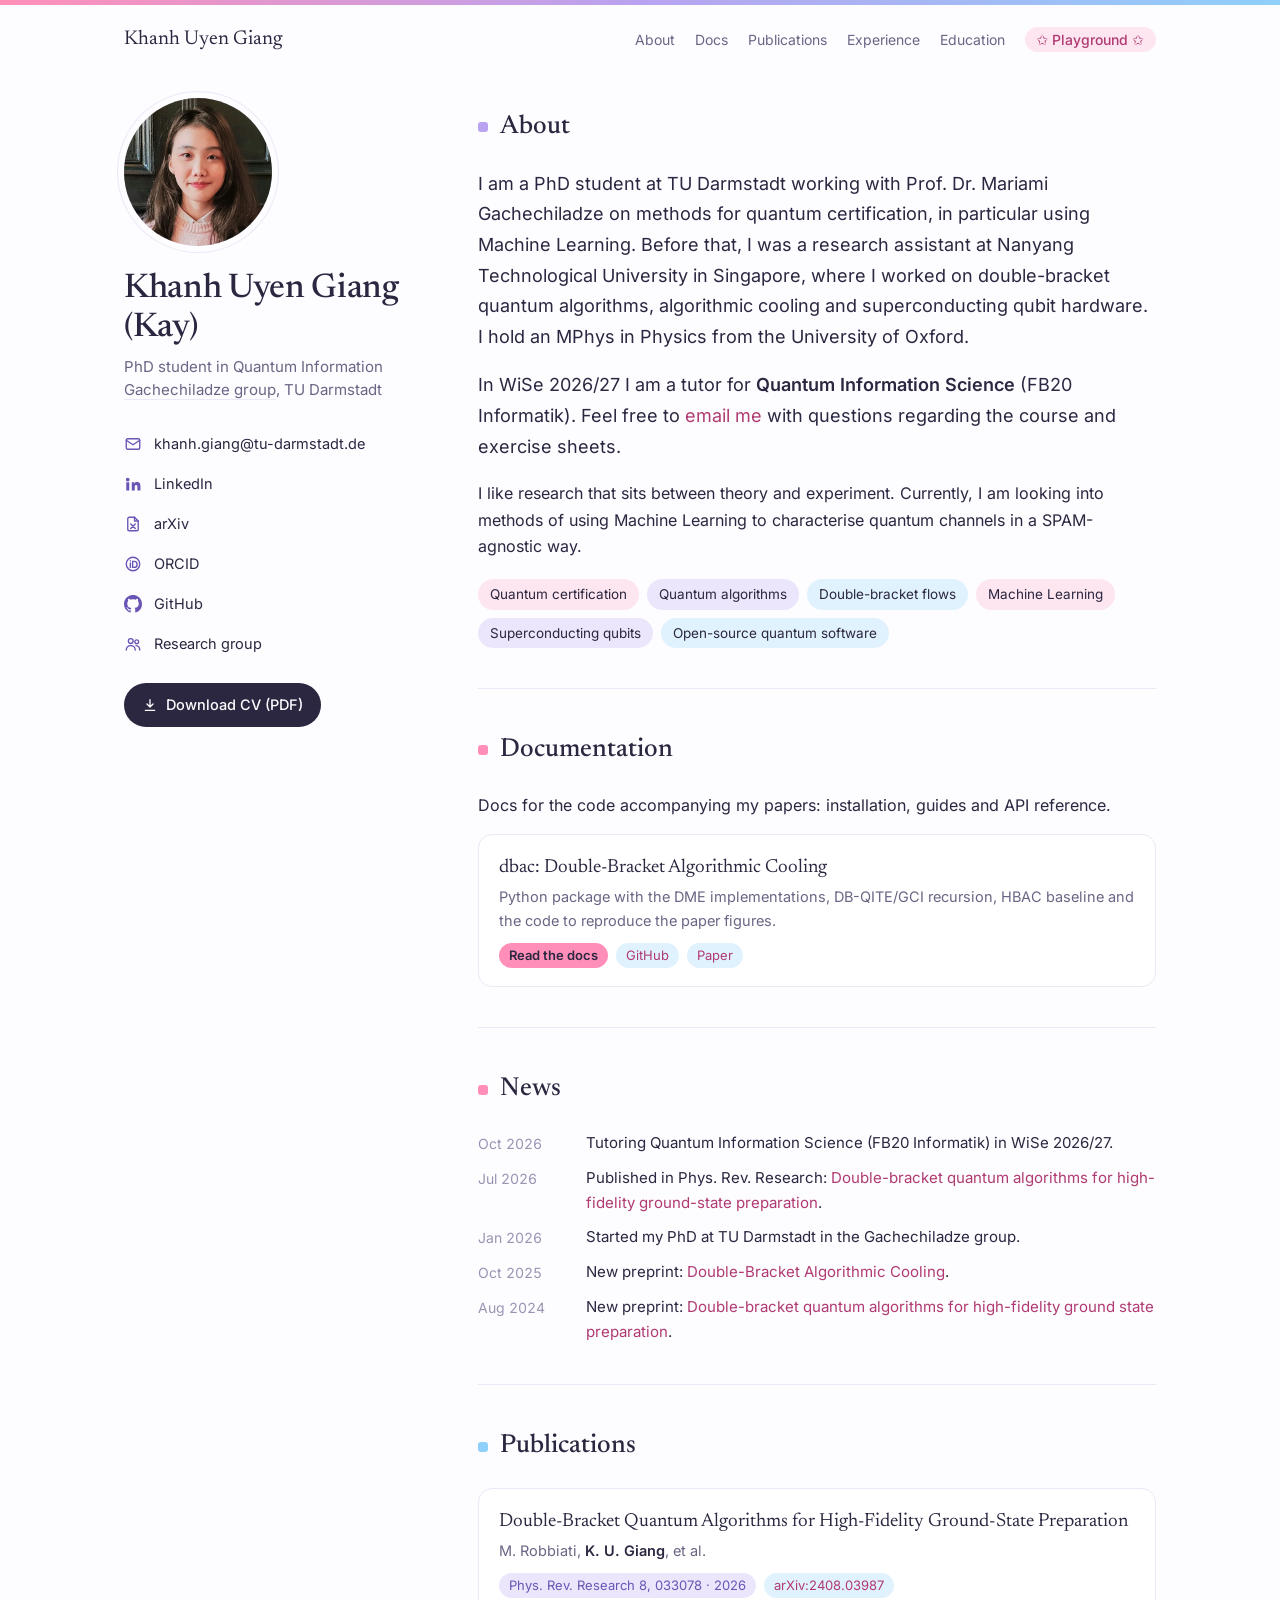
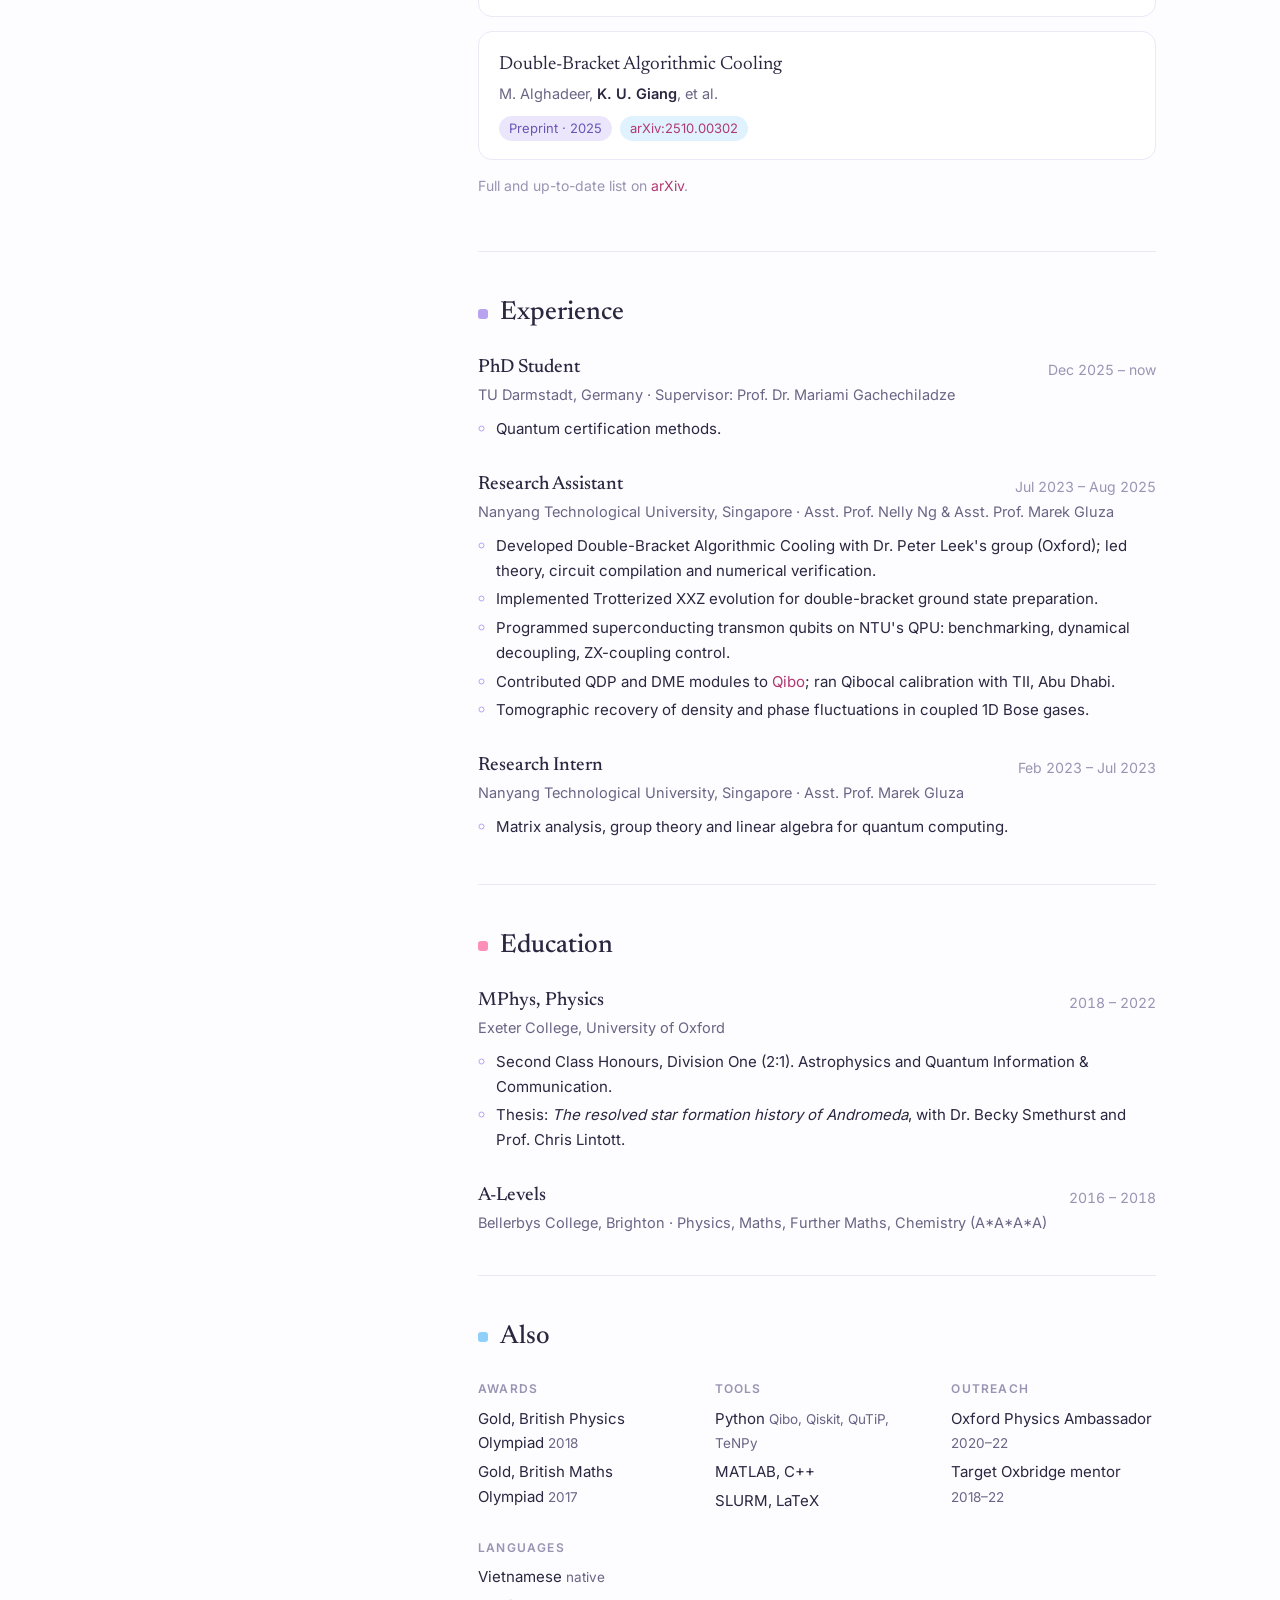
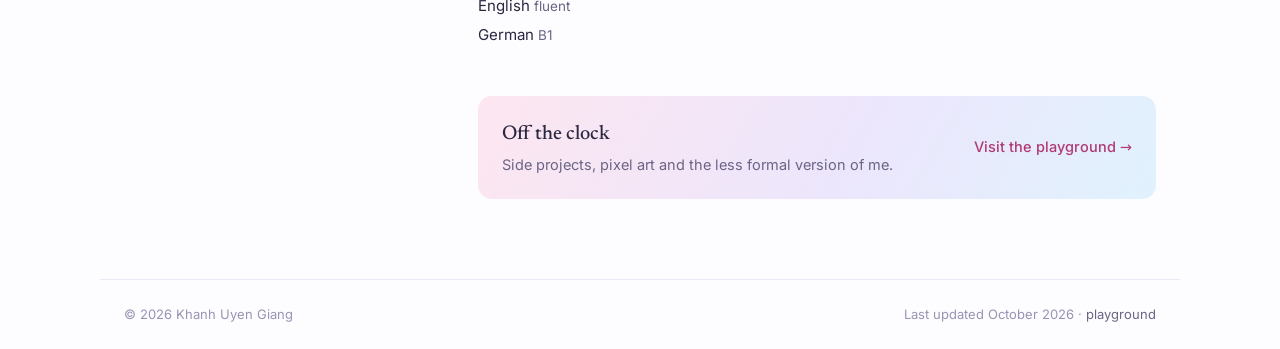
==== commit 0f6e07d3: "add pfp and minor changes" ====
--- a/index.html
+++ b/index.html
@@ -28,8 +28,7 @@
 
   <!-- ===== Profile sidebar ===== -->
   <aside class="profile">
-    <!-- To use a photo: replace "KG" with <img src="assets/img/profile.jpg" alt="Khanh Uyen Giang"> -->
-    <div class="avatar" aria-hidden="true">KG</div>
+    <div class="avatar"><img src="assets/img/profile.webp" alt="Khanh Uyen Giang" width="148" height="148"></div>
     <h1>Khanh Uyen Giang (Kay)</h1>
     <p class="role">
       PhD student in Quantum Information<br>
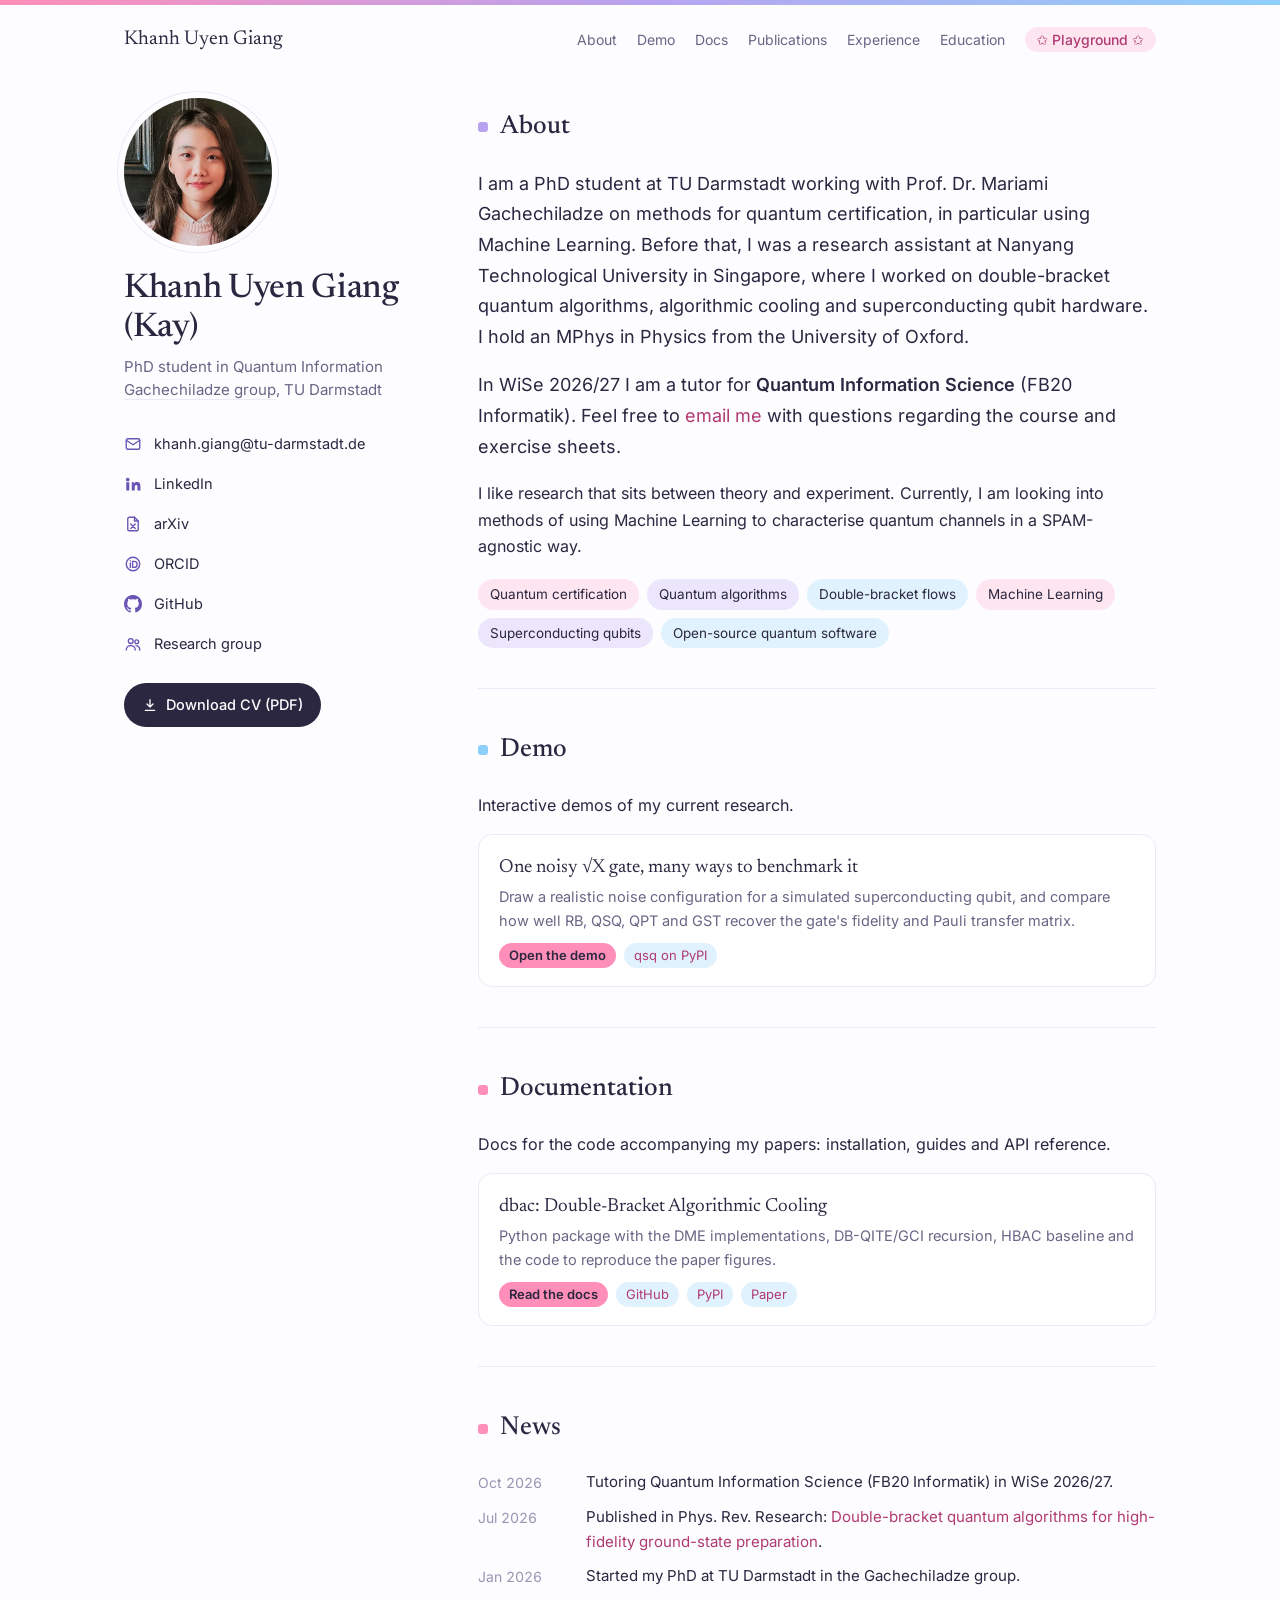
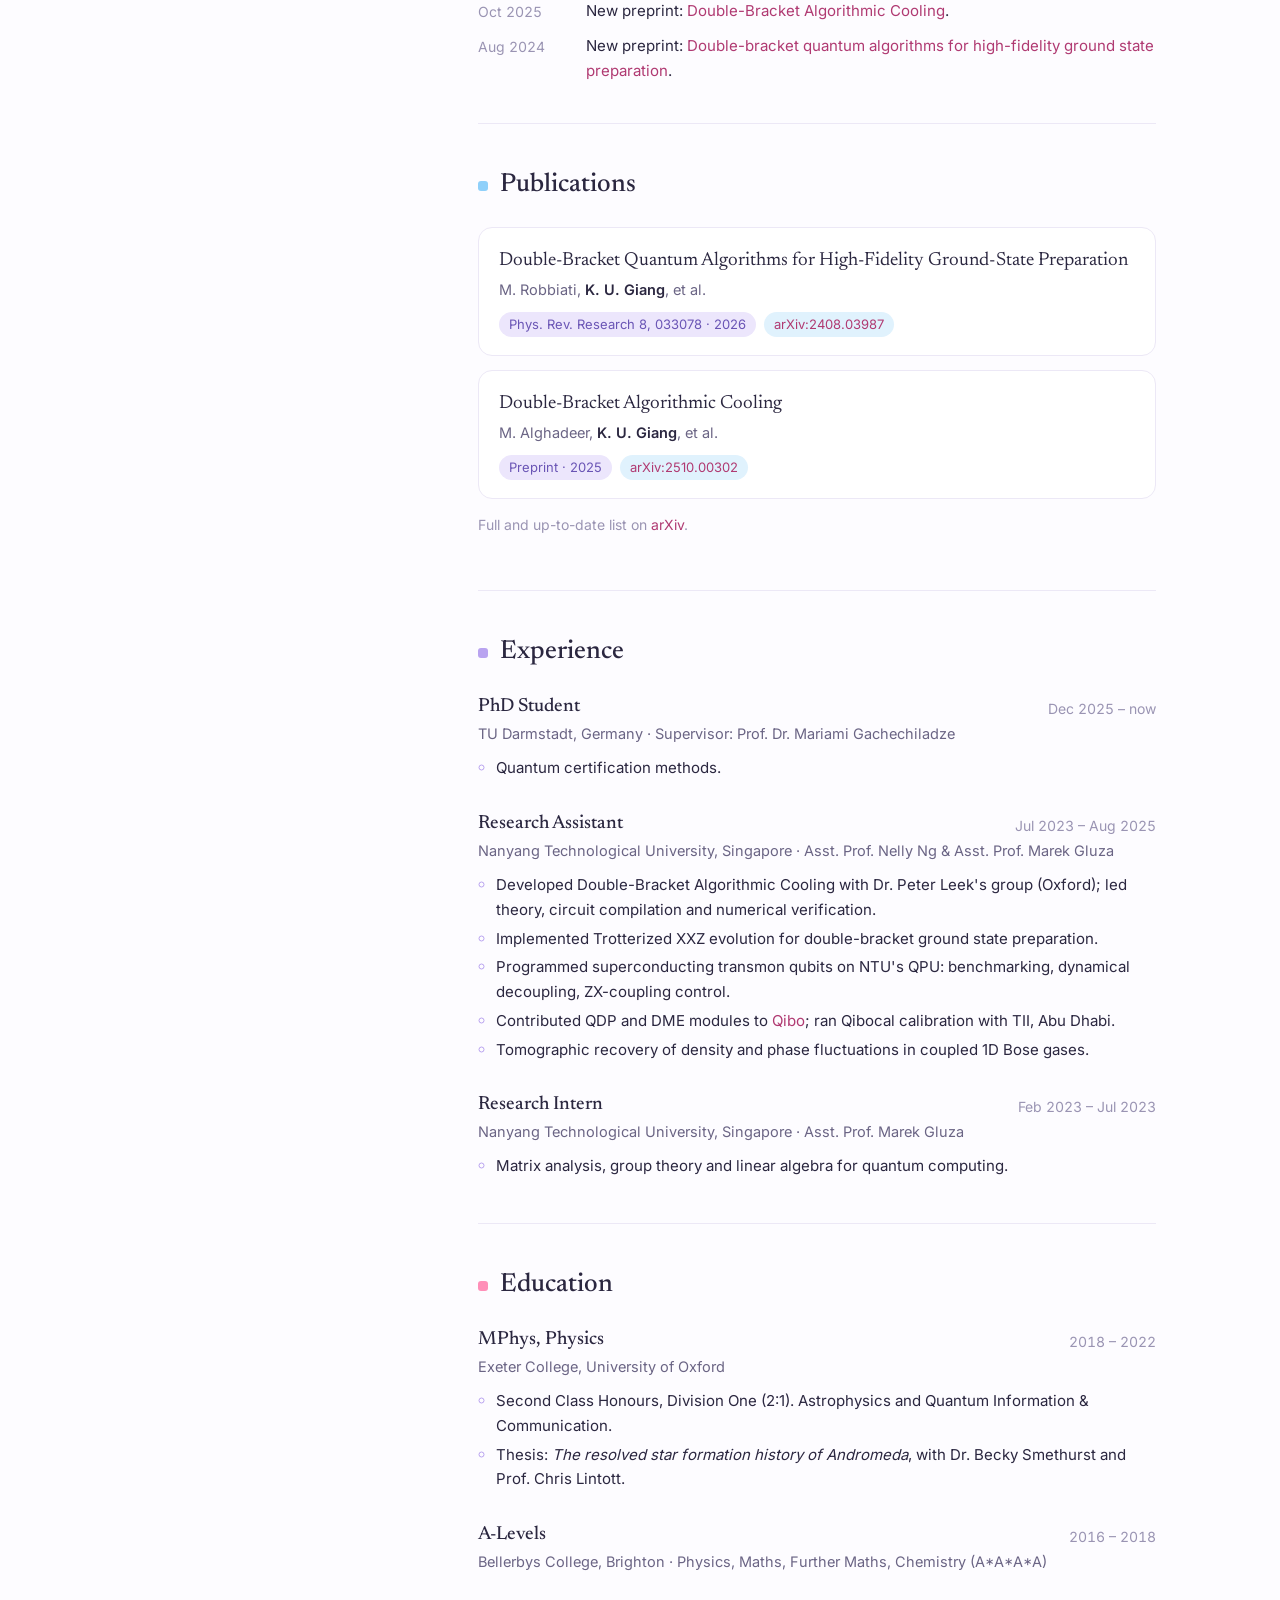
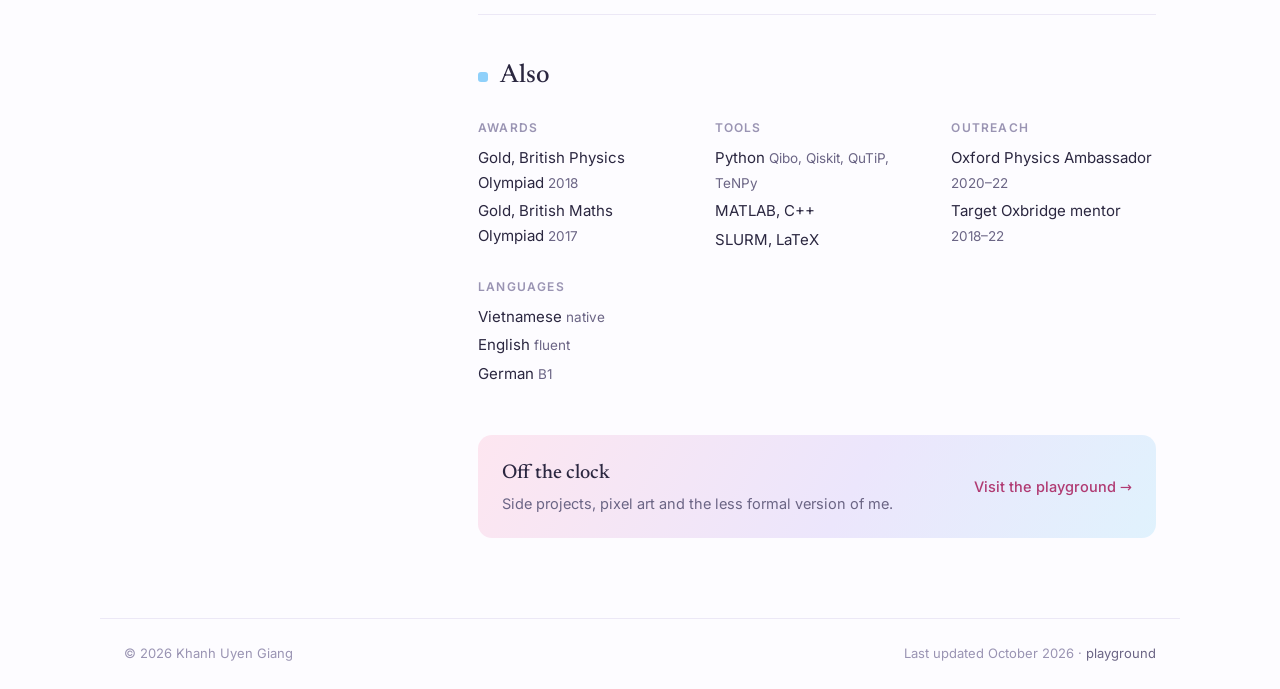
==== commit e686de7a: "feat: Add qsq demo" ====
--- a/index.html
+++ b/index.html
@@ -16,6 +16,7 @@
   <a class="brand" href="#">Khanh Uyen Giang</a>
   <ul>
     <li><a href="#about">About</a></li>
+    <li><a href="#demo">Demo</a></li>
     <li><a href="#docs">Docs</a></li>
     <li><a href="#publications">Publications</a></li>
     <li><a href="#experience">Experience</a></li>
@@ -90,6 +91,18 @@
       </ul>
     </section>
 
+    <section id="demo">
+      <h2>Demo</h2>
+      <p class="muted">Interactive demos of my current research.</p>
+      <ul class="pubs docs">
+        <li class="pub">
+          <a class="title" href="qsq-demo/">One noisy √X gate, many ways to benchmark it</a>
+          <div class="authors">Draw a realistic noise configuration for a simulated superconducting qubit, and compare how well RB, QSQ, QPT and GST recover the gate's fidelity and Pauli transfer matrix.</div>
+          <div class="meta"><a class="primary" href="qsq-demo/">Open the demo</a><a href="https://pypi.org/project/qsq/">qsq on PyPI</a></div>
+        </li>
+      </ul>
+    </section>
+
     <section id="docs">
       <h2>Documentation</h2>
       <p class="muted">Docs for the code accompanying my papers: installation, guides and API reference.</p>
@@ -97,7 +110,7 @@
         <li class="pub">
           <a class="title" href="https://dbac.khanhuyengiang.com">dbac: Double-Bracket Algorithmic Cooling</a>
           <div class="authors">Python package with the DME implementations, DB-QITE/GCI recursion, HBAC baseline and the code to reproduce the paper figures.</div>
-          <div class="meta"><a class="primary" href="https://dbac.khanhuyengiang.com">Read the docs</a><a href="https://github.com/khanhuyengiang/dbac">GitHub</a><a href="https://arxiv.org/abs/2510.00302">Paper</a></div>
+          <div class="meta"><a class="primary" href="https://dbac.khanhuyengiang.com">Read the docs</a><a href="https://github.com/khanhuyengiang/dbac">GitHub</a><a href="https://pypi.org/project/dbac/">PyPI</a><a href="https://arxiv.org/abs/2510.00302">Paper</a></div>
         </li>
       </ul>
     </section>
--- a/assets/css/academic.css
+++ b/assets/css/academic.css
@@ -161,6 +161,7 @@
 }
 #news h2 { --dot: var(--pink-strong); }
 #publications h2 { --dot: var(--blue-strong); }
+#demo h2 { --dot: var(--blue-strong); }
 #docs h2 { --dot: var(--pink-strong); }
 #education h2 { --dot: var(--pink-strong); }
 #more h2 { --dot: var(--blue-strong); }
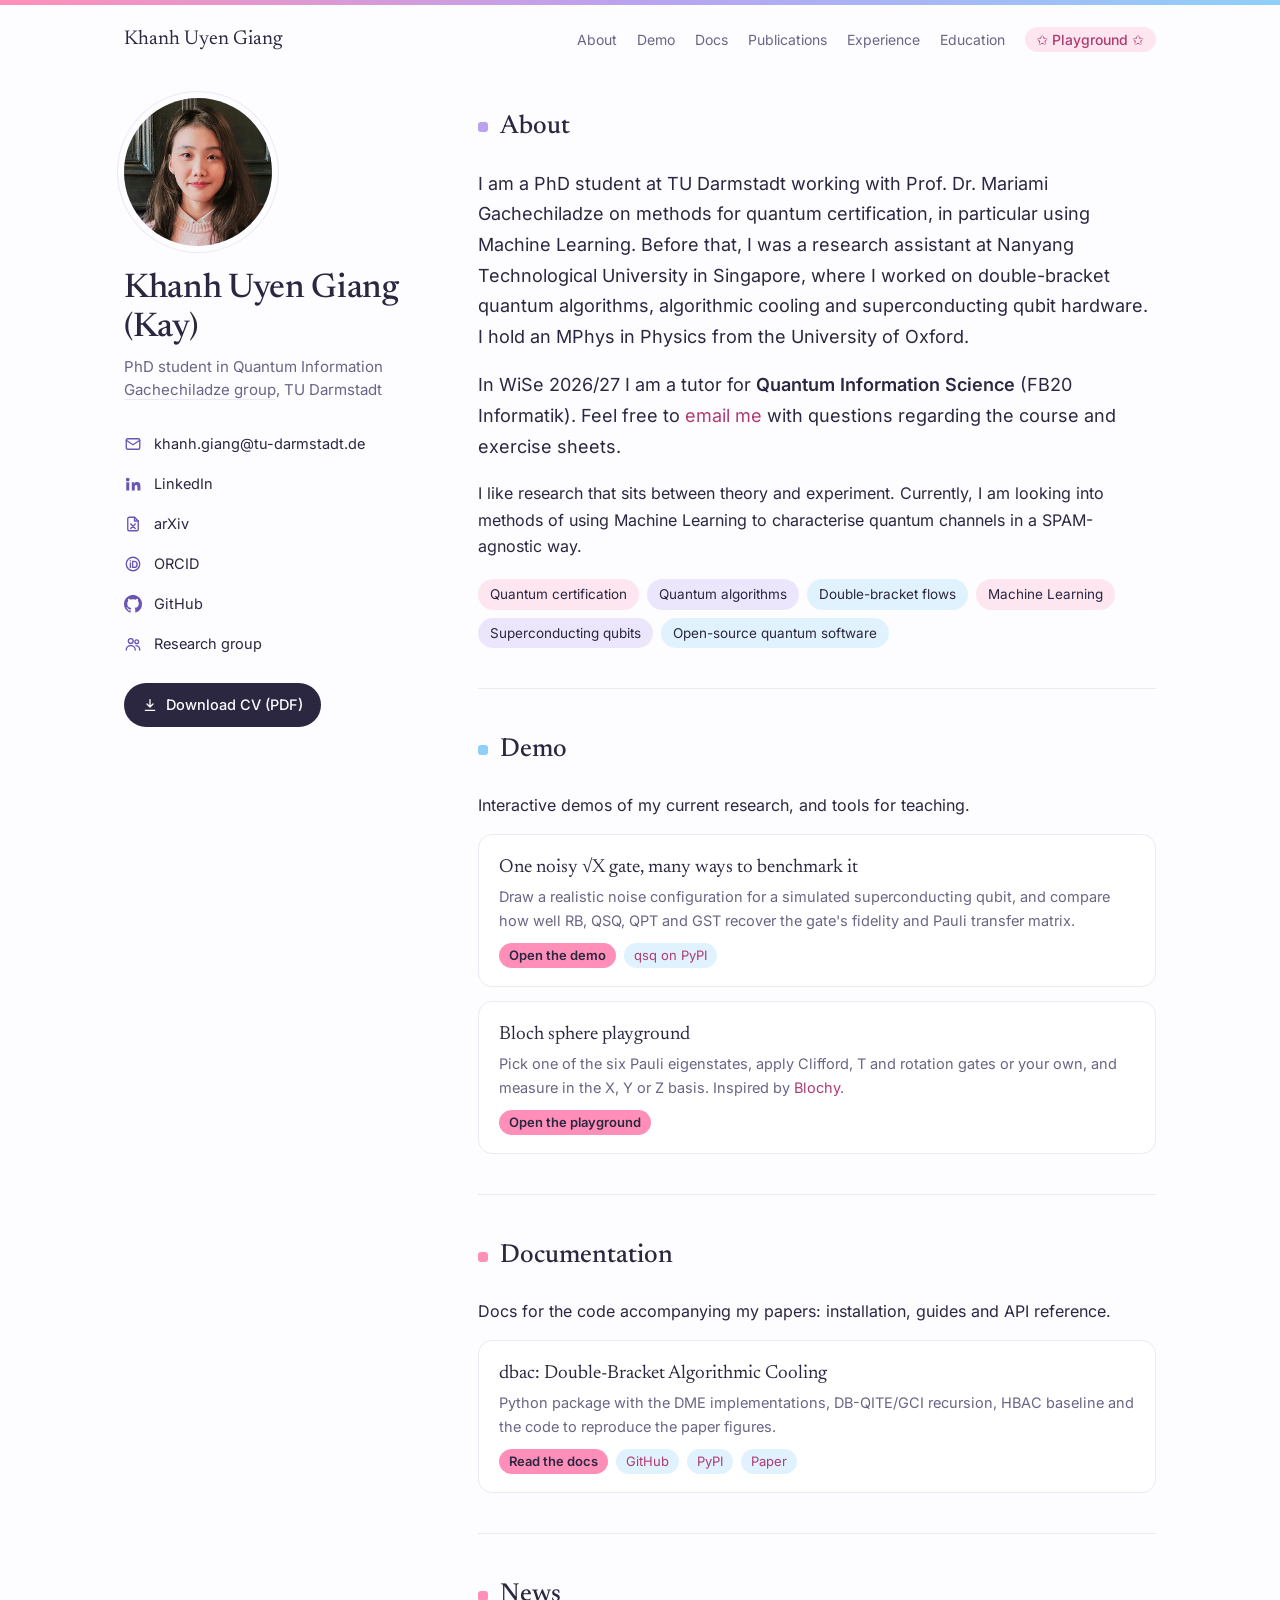
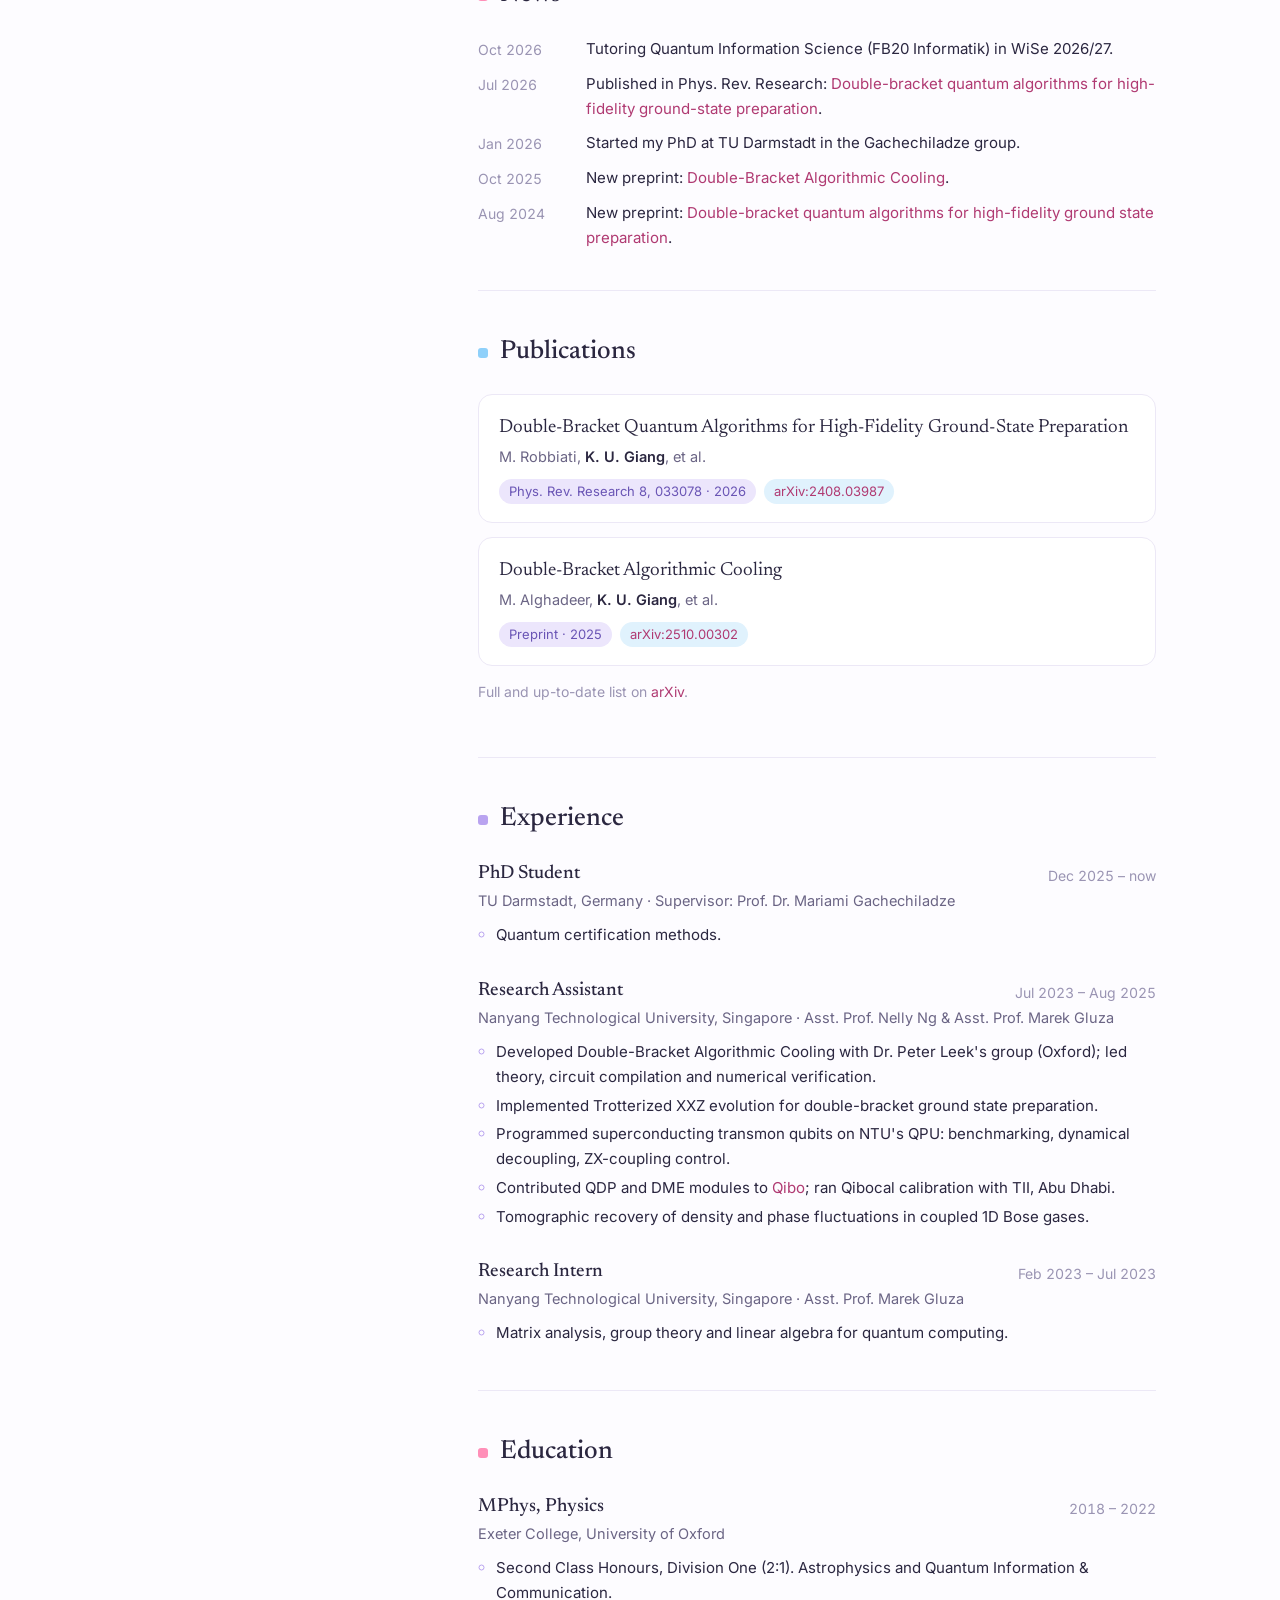
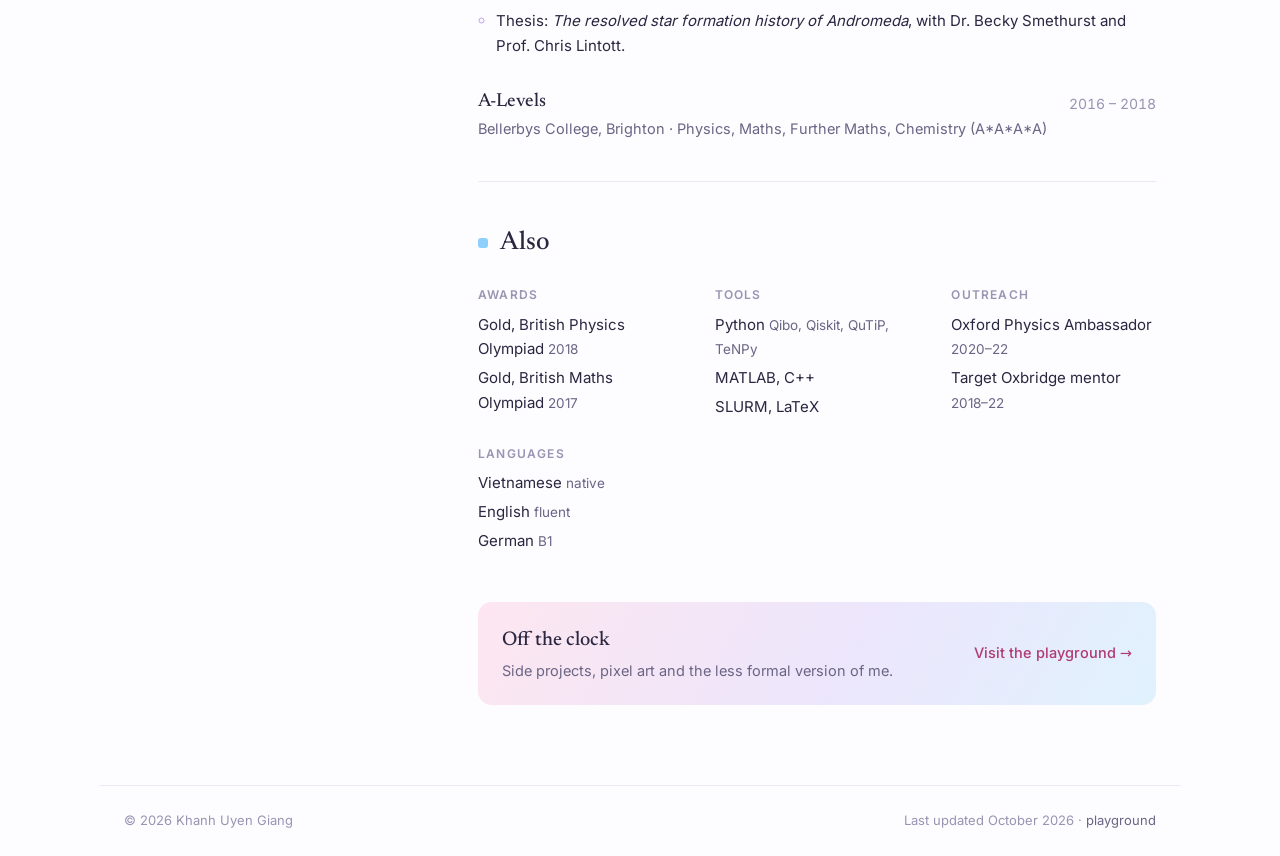
==== commit 1d9f77c5: "feat: add bloch sphere playground" ====
--- a/index.html
+++ b/index.html
@@ -93,12 +93,17 @@
 
     <section id="demo">
       <h2>Demo</h2>
-      <p class="muted">Interactive demos of my current research.</p>
+      <p class="muted">Interactive demos of my current research, and tools for teaching.</p>
       <ul class="pubs docs">
         <li class="pub">
           <a class="title" href="qsq-demo/">One noisy √X gate, many ways to benchmark it</a>
           <div class="authors">Draw a realistic noise configuration for a simulated superconducting qubit, and compare how well RB, QSQ, QPT and GST recover the gate's fidelity and Pauli transfer matrix.</div>
           <div class="meta"><a class="primary" href="qsq-demo/">Open the demo</a><a href="https://pypi.org/project/qsq/">qsq on PyPI</a></div>
+        </li>
+        <li class="pub">
+          <a class="title" href="bloch/">Bloch sphere playground</a>
+          <div class="authors">Pick one of the six Pauli eigenstates, apply Clifford, T and rotation gates or your own, and measure in the X, Y or Z basis. Inspired by <a href="https://github.com/kherb27/Blochy">Blochy</a>.</div>
+          <div class="meta"><a class="primary" href="bloch/">Open the playground</a></div>
         </li>
       </ul>
     </section>
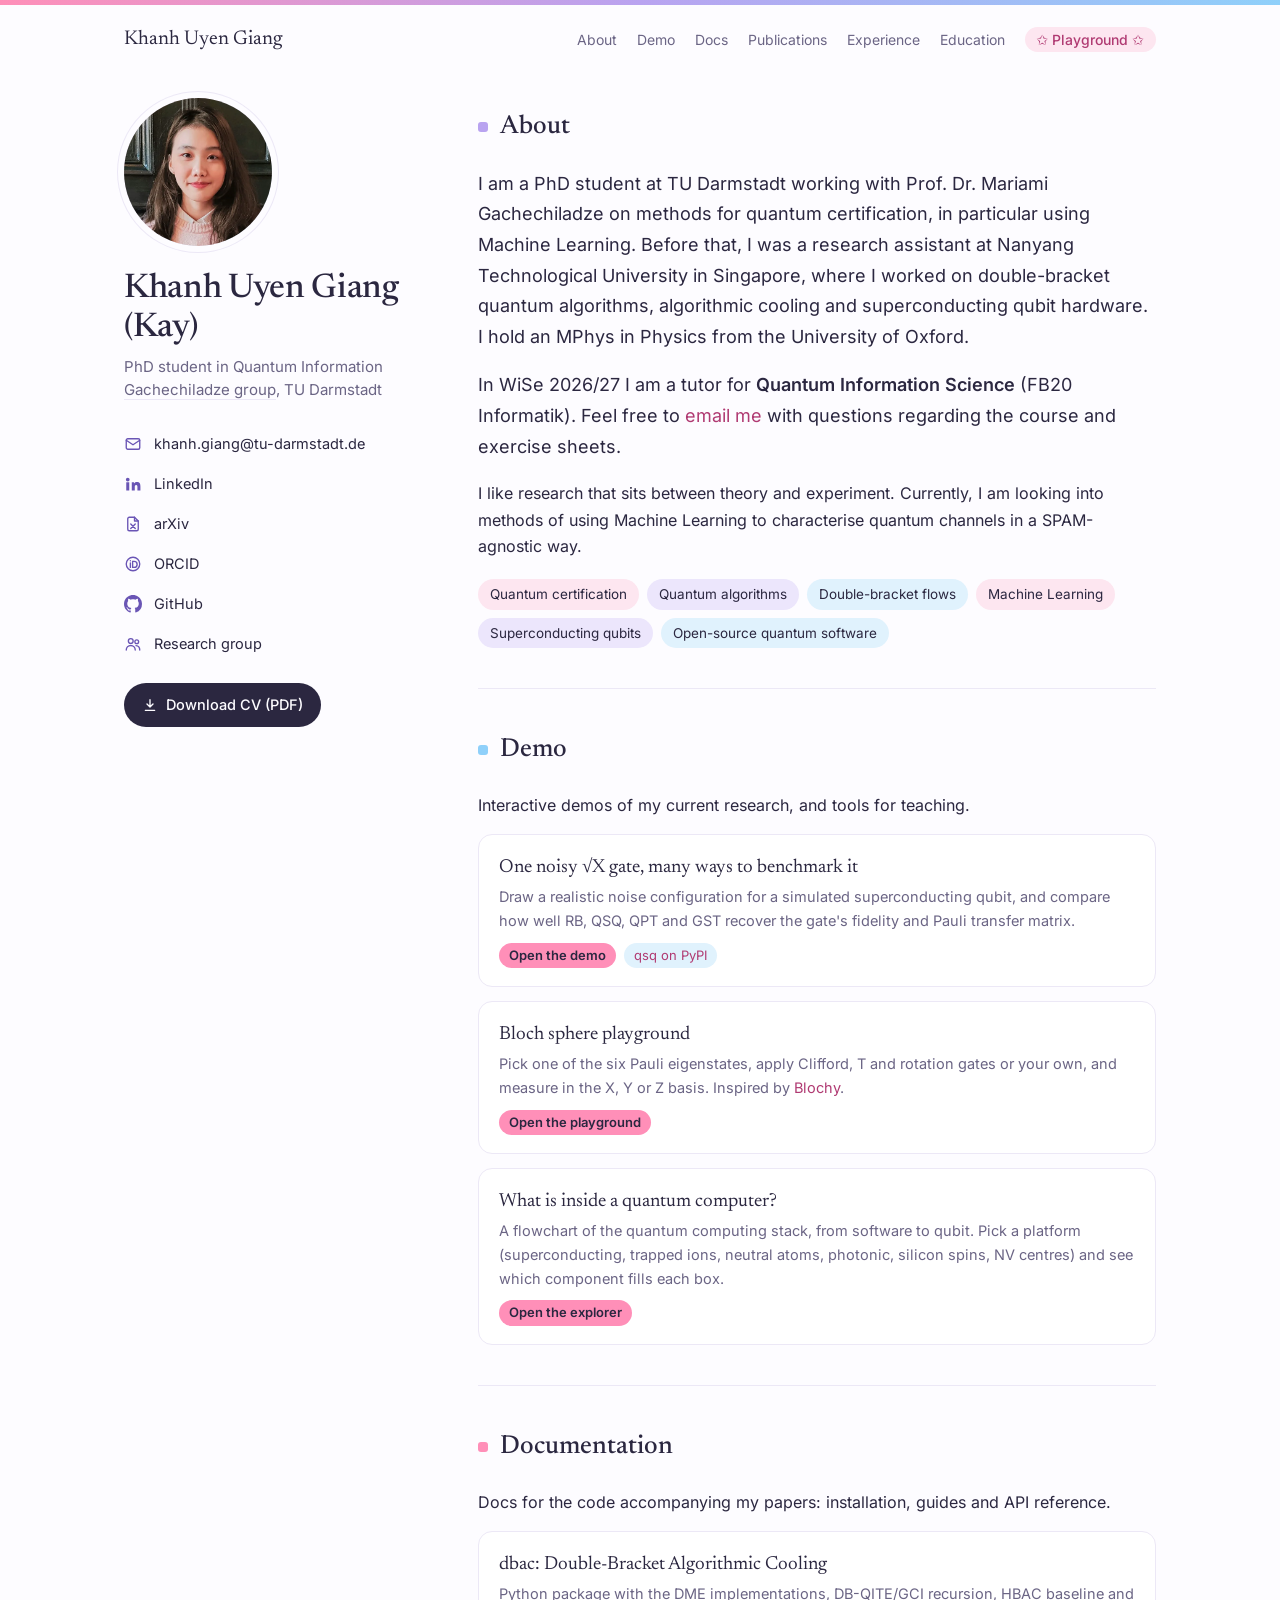
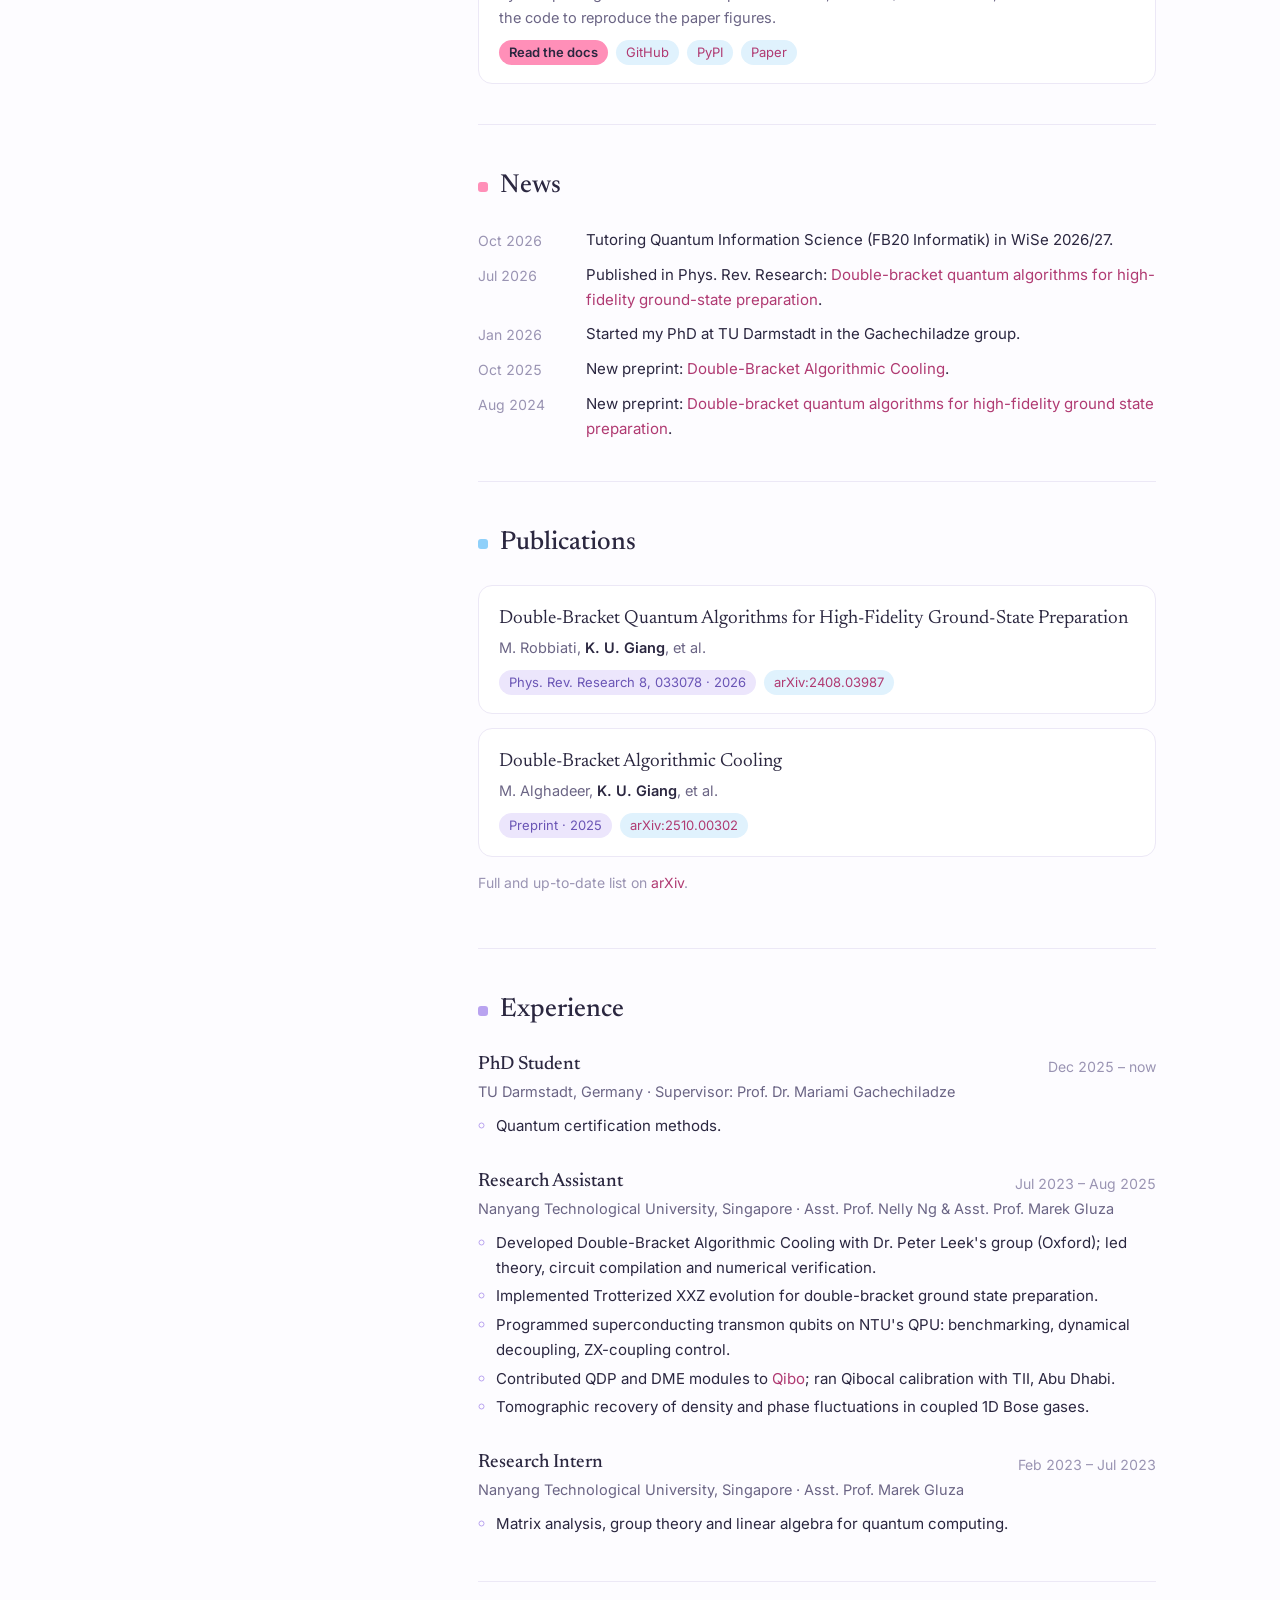
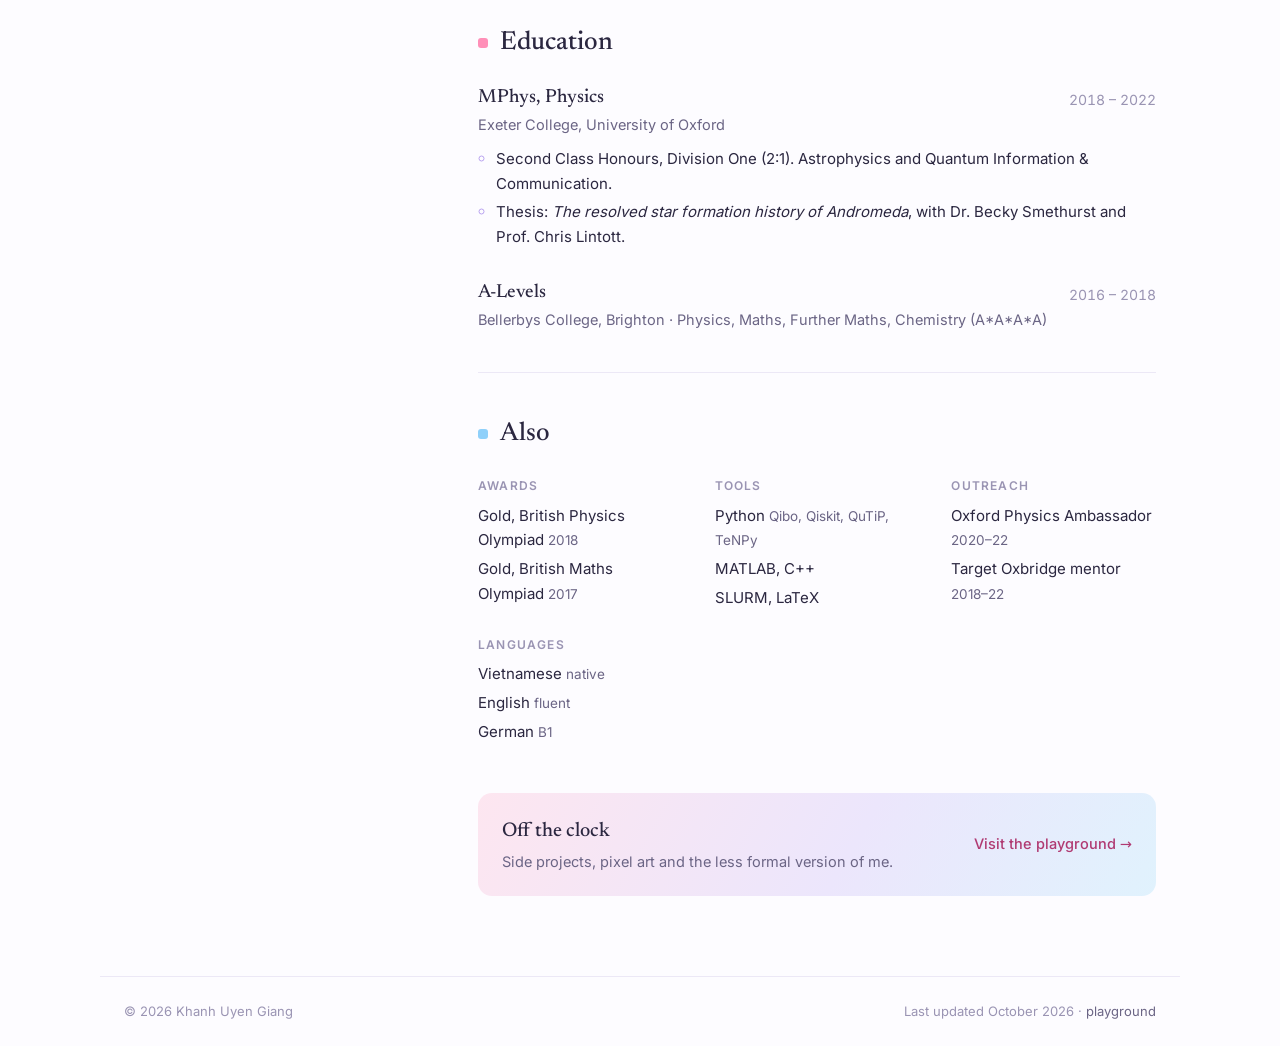
==== commit fe291b4e: "feat: add quantum-hardware site" ====
--- a/index.html
+++ b/index.html
@@ -5,7 +5,10 @@
   <meta name="viewport" content="width=device-width, initial-scale=1">
   <title>Khanh Uyen Giang · Quantum Information</title>
   <meta name="description" content="Khanh Uyen Giang, PhD student in quantum information at TU Darmstadt. Research, publications and CV.">
-  <link rel="icon" href="data:image/svg+xml,<svg xmlns='http://www.w3.org/2000/svg' viewBox='0 0 16 16'><rect width='16' height='16' rx='4' fill='%23ece6fc'/><circle cx='8' cy='8' r='3.5' fill='%23ff8fb8'/></svg>">
+  <link rel="icon" href="/favicon.svg" type="image/svg+xml">
+  <link rel="icon" href="/favicon-96x96.png" sizes="96x96" type="image/png">
+  <link rel="icon" href="/favicon.ico" sizes="48x48">
+  <link rel="apple-touch-icon" href="/apple-touch-icon.png">
   <link rel="preload" href="assets/fonts/inter-latin.woff2" as="font" type="font/woff2" crossorigin>
   <link rel="preload" href="assets/fonts/newsreader-latin.woff2" as="font" type="font/woff2" crossorigin>
   <link rel="stylesheet" href="assets/css/academic.css">
@@ -105,6 +108,11 @@
           <div class="authors">Pick one of the six Pauli eigenstates, apply Clifford, T and rotation gates or your own, and measure in the X, Y or Z basis. Inspired by <a href="https://github.com/kherb27/Blochy">Blochy</a>.</div>
           <div class="meta"><a class="primary" href="bloch/">Open the playground</a></div>
         </li>
+        <li class="pub">
+          <a class="title" href="quantum-hardware/">What is inside a quantum computer?</a>
+          <div class="authors">A flowchart of the quantum computing stack, from software to qubit. Pick a platform (superconducting, trapped ions, neutral atoms, photonic, silicon spins, NV centres) and see which component fills each box.</div>
+          <div class="meta"><a class="primary" href="quantum-hardware/">Open the explorer</a></div>
+        </li>
       </ul>
     </section>
 
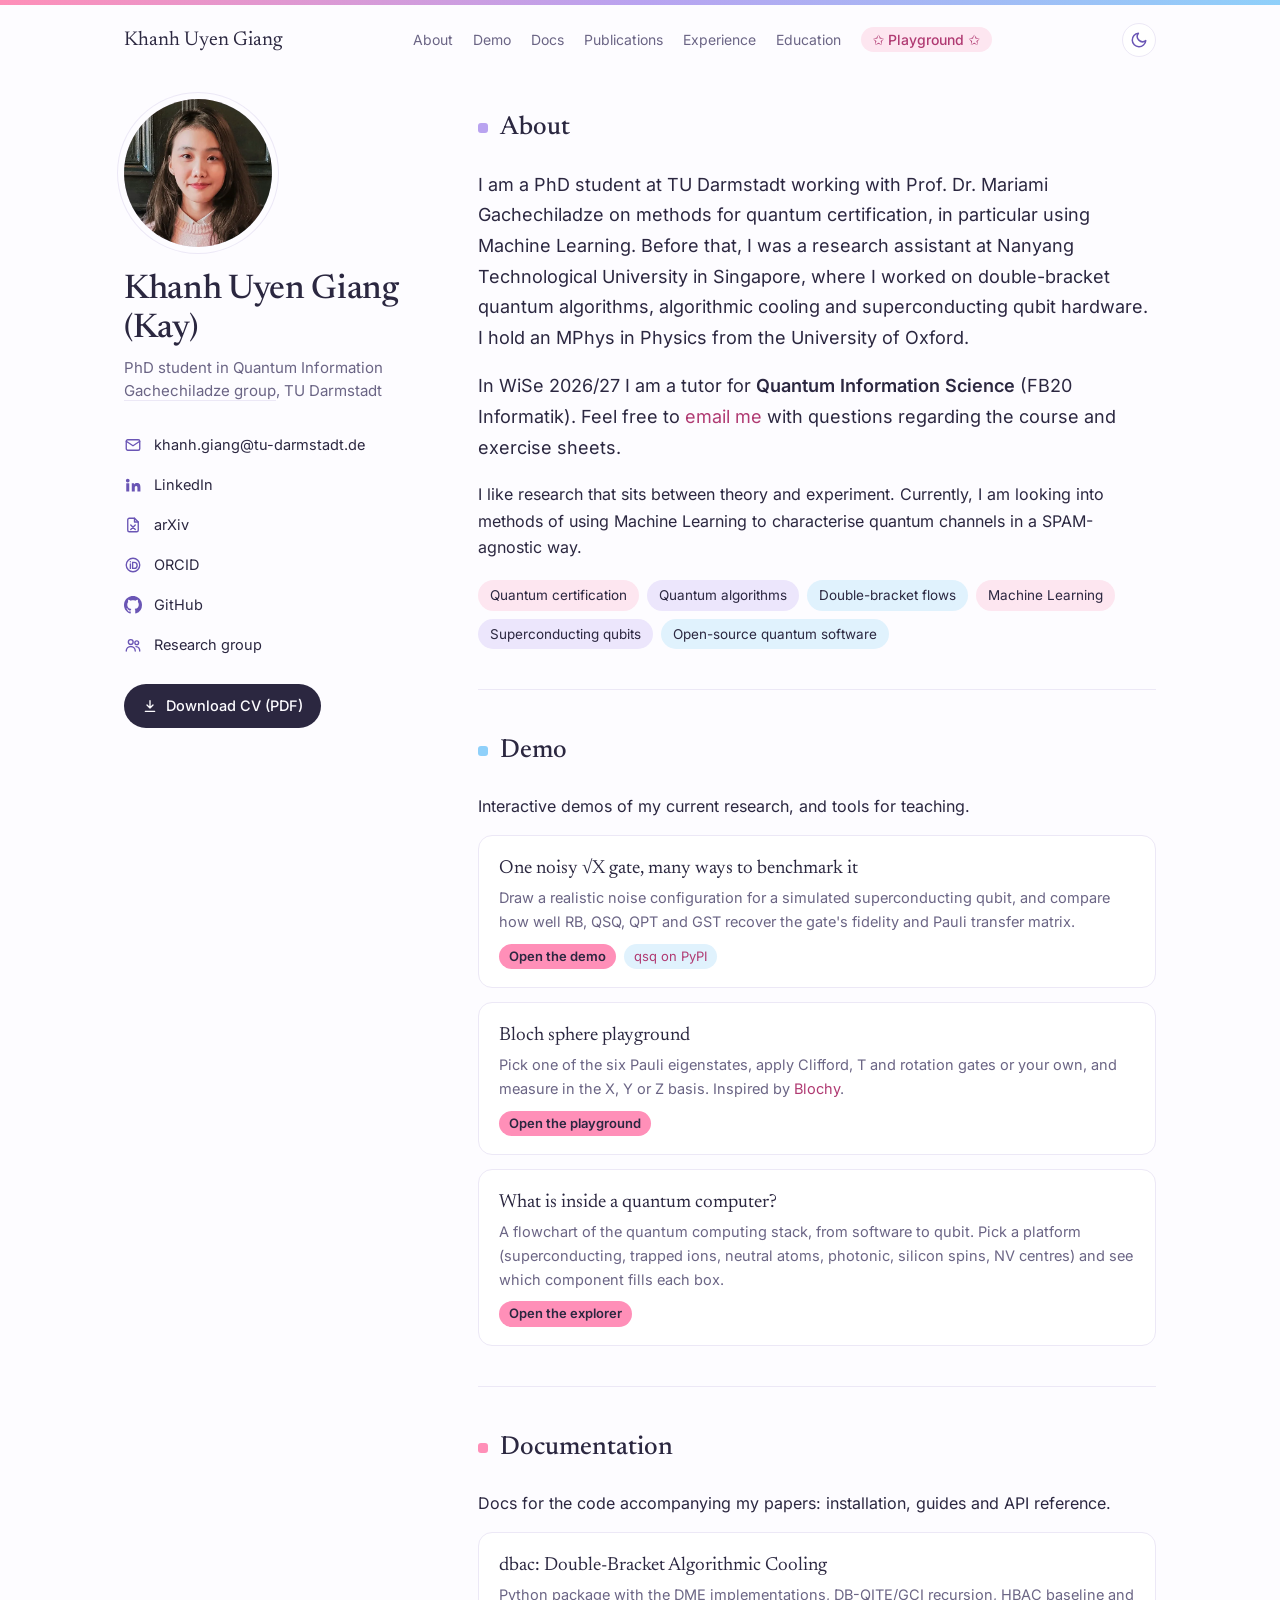
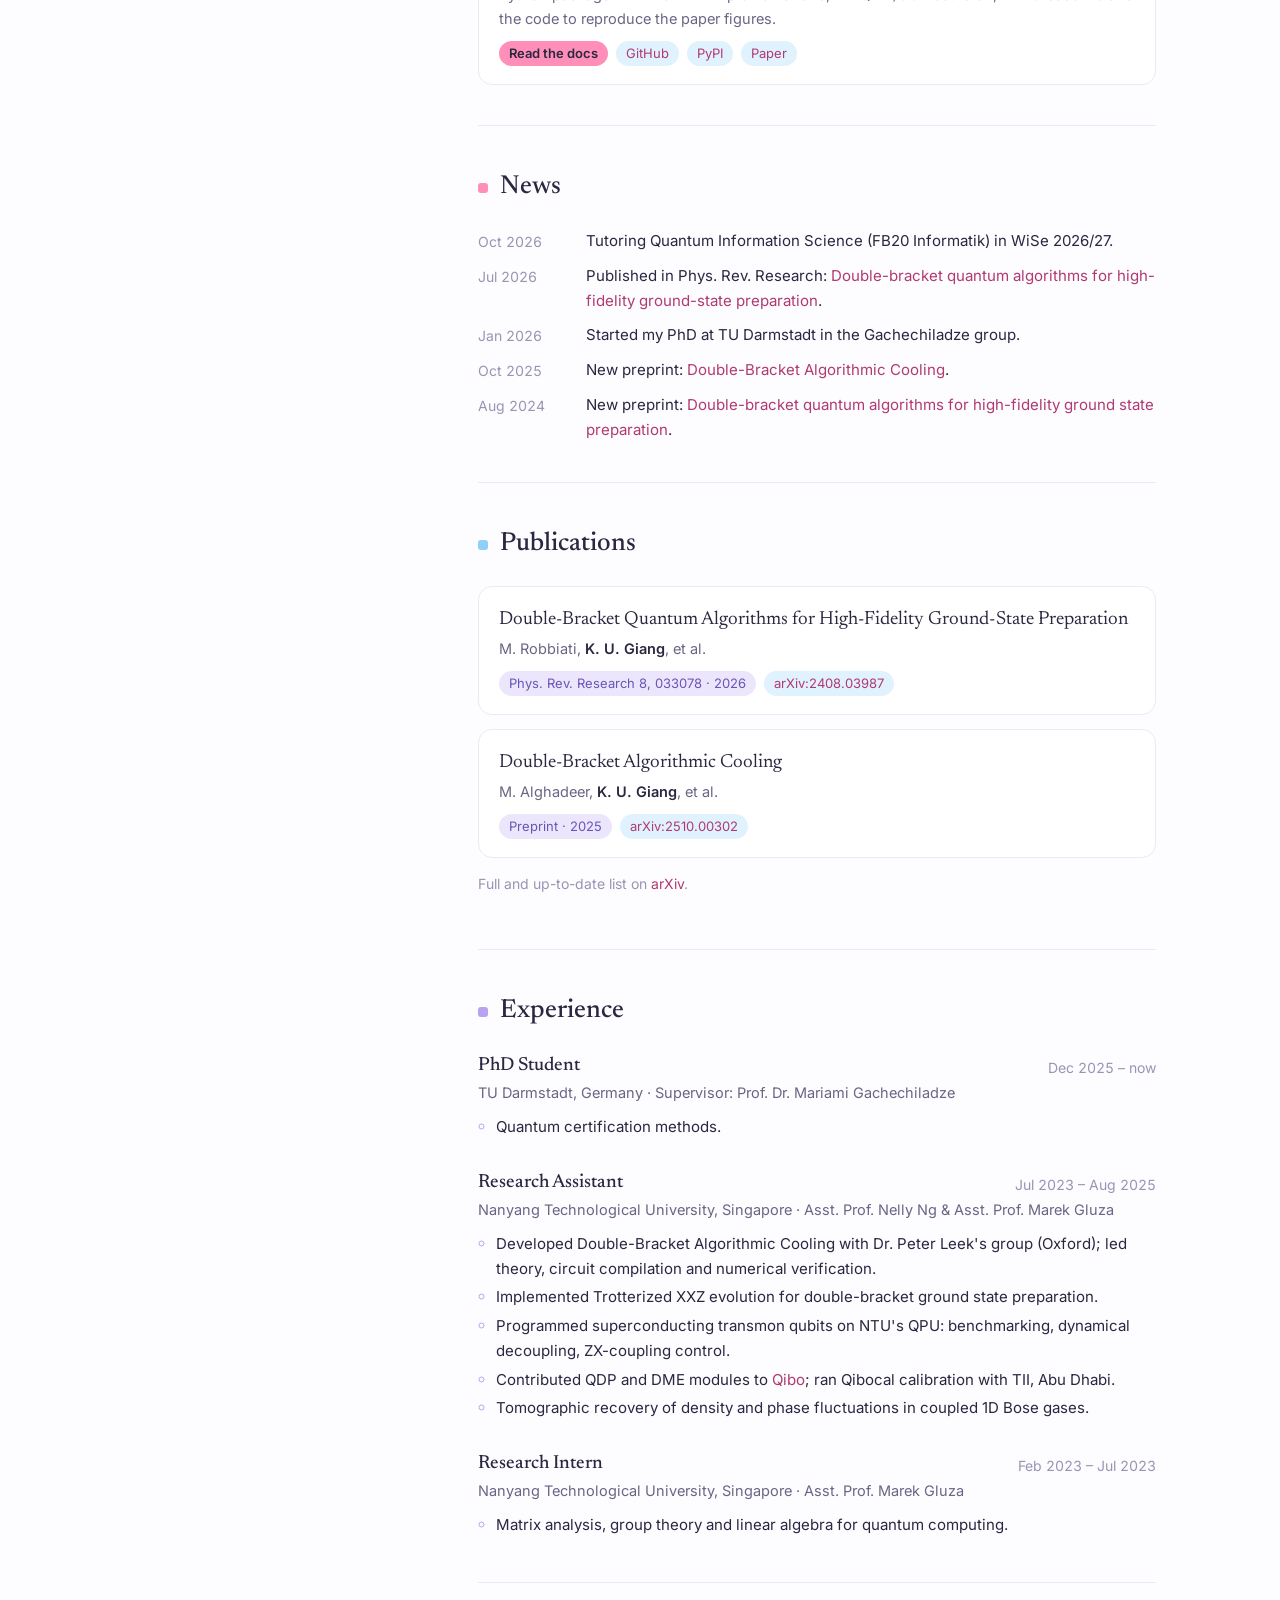
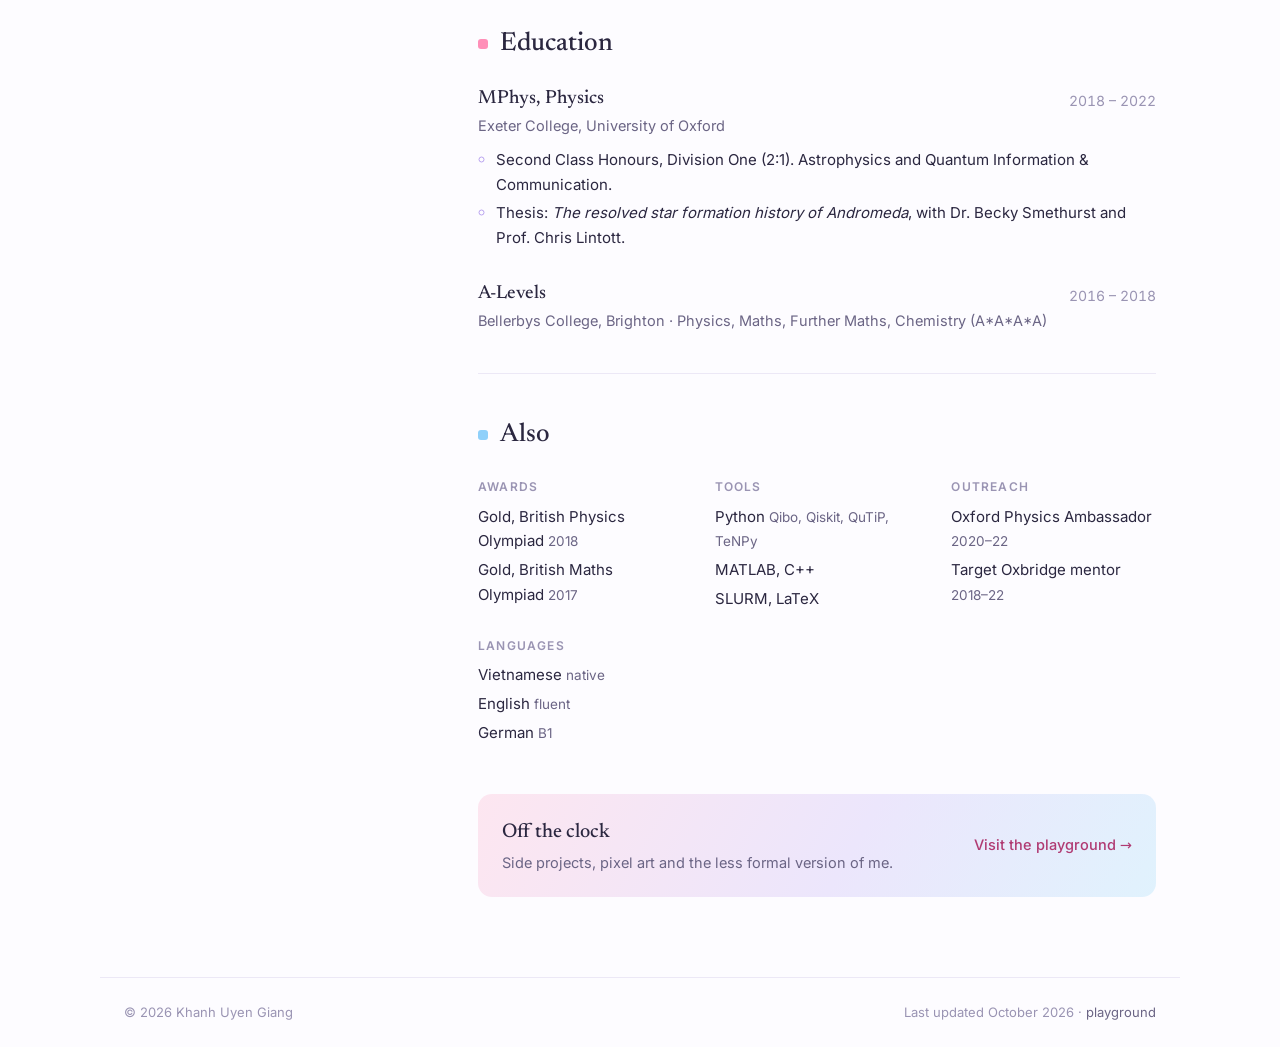
==== commit 3ecfaf1e: "design: minor description and stylistic changes" ====
--- a/index.html
+++ b/index.html
@@ -12,6 +12,7 @@
   <link rel="preload" href="assets/fonts/inter-latin.woff2" as="font" type="font/woff2" crossorigin>
   <link rel="preload" href="assets/fonts/newsreader-latin.woff2" as="font" type="font/woff2" crossorigin>
   <link rel="stylesheet" href="assets/css/academic.css">
+  <script src="assets/theme.js"></script>
 </head>
 <body>
 
--- a/assets/css/academic.css
+++ b/assets/css/academic.css
@@ -44,7 +44,7 @@
 }
 
 @media (prefers-color-scheme: dark) {
-  :root {
+  :root:not([data-theme="light"]) {
     --bg: #17142a;
     --surface: #1f1b36;
     --ink: #eeeaff;
@@ -59,6 +59,20 @@
     color-scheme: dark;
   }
 }
+:root[data-theme="dark"] {
+    --bg: #17142a;
+    --surface: #1f1b36;
+    --ink: #eeeaff;
+    --muted: #b4acd6;
+    --faint: #8a82ad;
+    --line: #2f2950;
+    --pink: #3a2342;
+    --lavender: #2c2552;
+    --blue: #1d2d47;
+    --accent: #ff9ec3;
+    --accent-2: #c5b4ff;
+    color-scheme: dark;
+  }
 
 * { box-sizing: border-box; }
 html { scroll-behavior: smooth; }
@@ -254,3 +268,18 @@
   html { scroll-behavior: auto; }
   .pub, .teaser .go { transition: none; }
 }
+
+/* ---------- light / dark switch (injected by assets/theme.js) ---------- */
+.theme-toggle {
+  display: inline-grid; place-items: center; width: 34px; height: 34px; padding: 0; cursor: pointer;
+  border-radius: 50%; border: 1px solid var(--line); background: var(--surface); color: var(--accent-2);
+}
+.theme-toggle:hover { background: var(--lavender); }
+.theme-toggle svg { width: 18px; height: 18px; }
+.theme-toggle .sun { display: none; }
+:root[data-resolved="dark"] .theme-toggle .sun { display: block; }
+:root[data-resolved="dark"] .theme-toggle .moon { display: none; }
+.topnav .theme-toggle { flex: none; }
+/* sub-pages: align with the right edge of the 1080px text column, not the viewport corner */
+.theme-toggle.floating { position: absolute; top: 14px; right: max(16px, calc((100% - var(--col-w, 1080px)) / 2 + 24px)); z-index: 10; }
+body { position: relative; }
